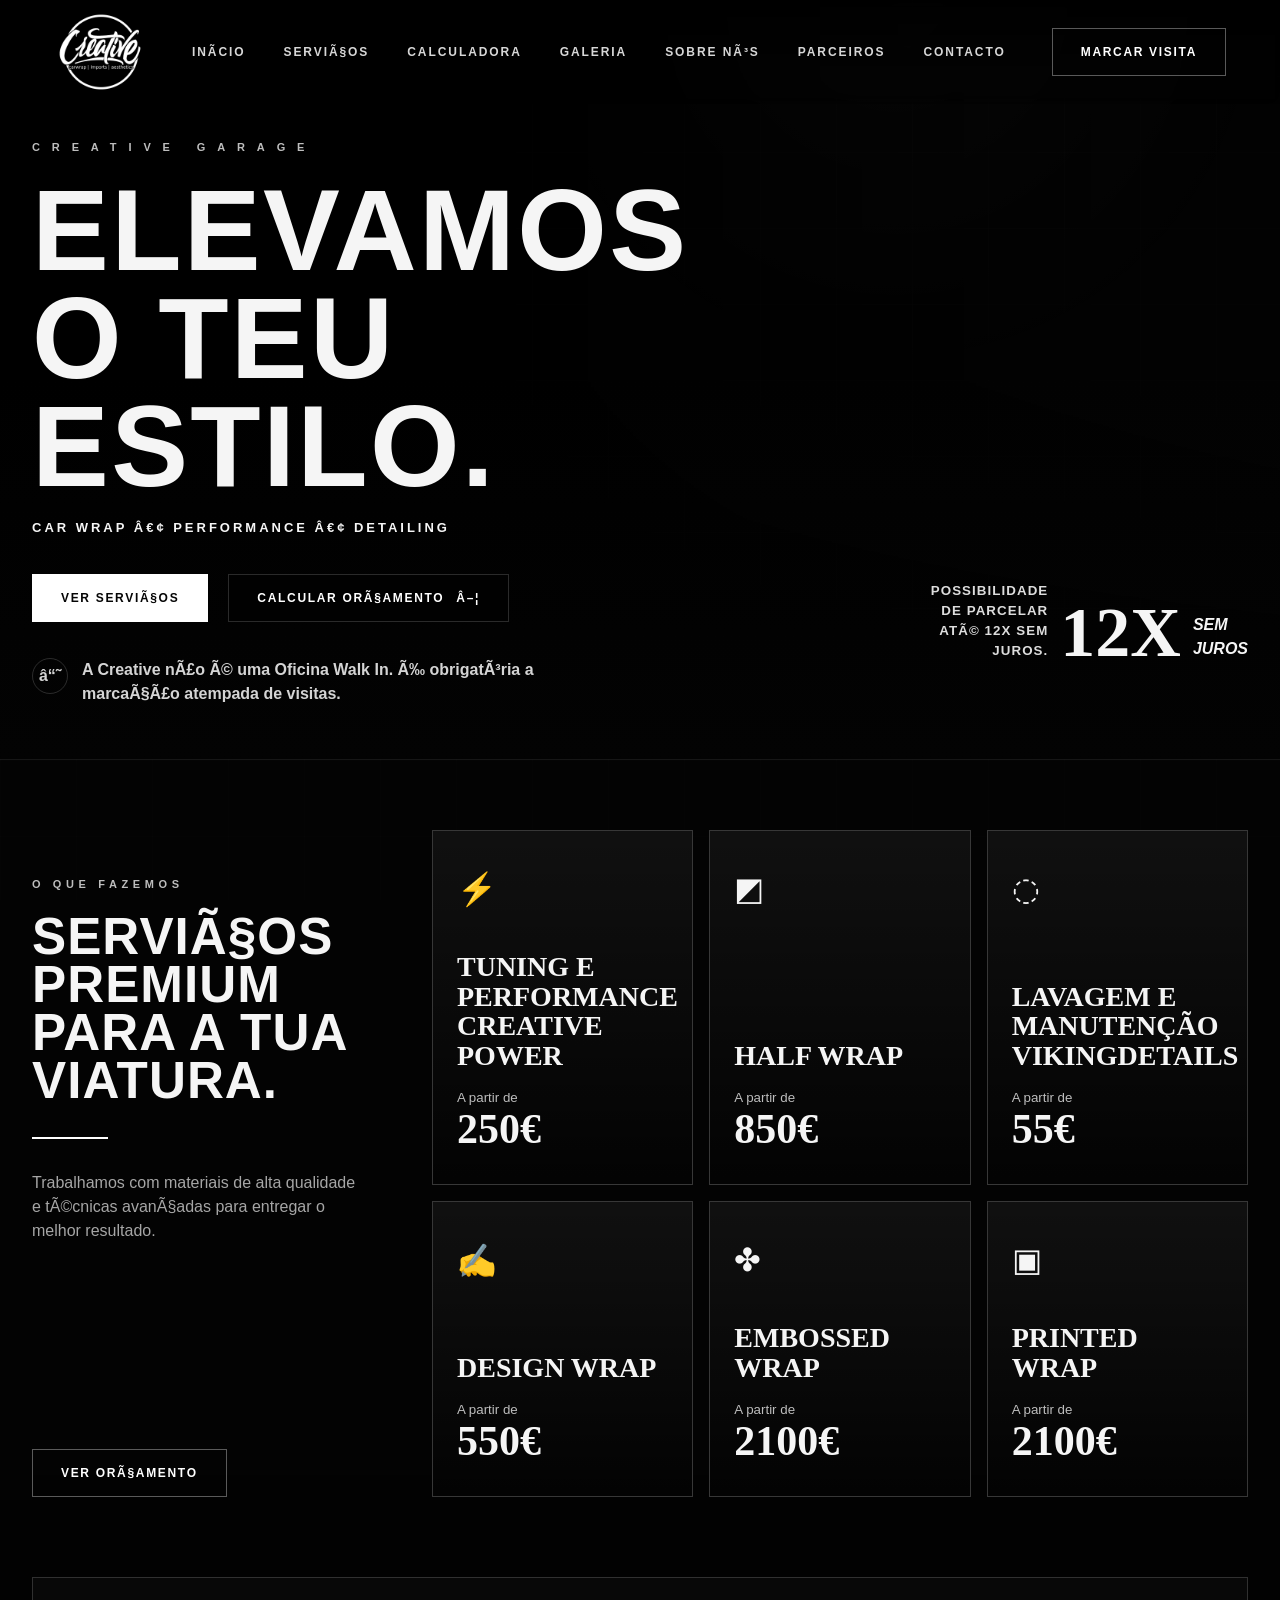
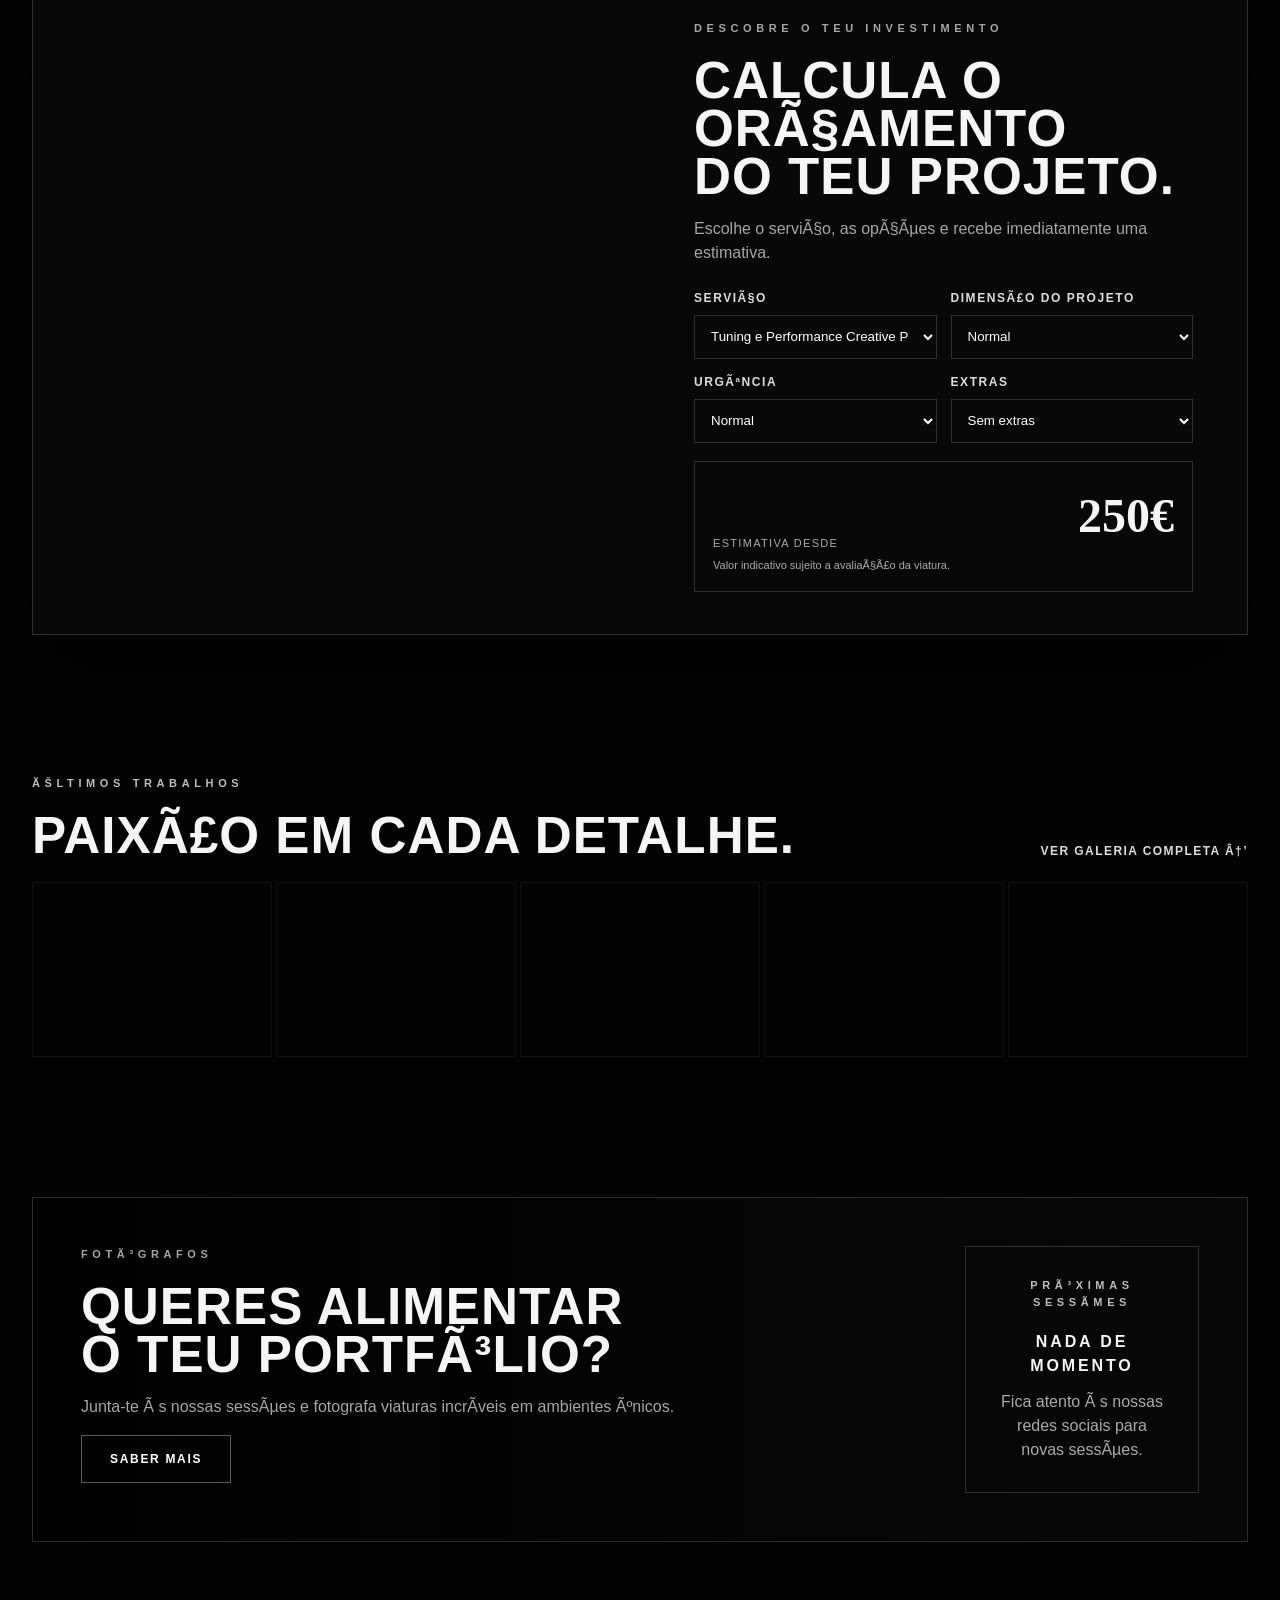
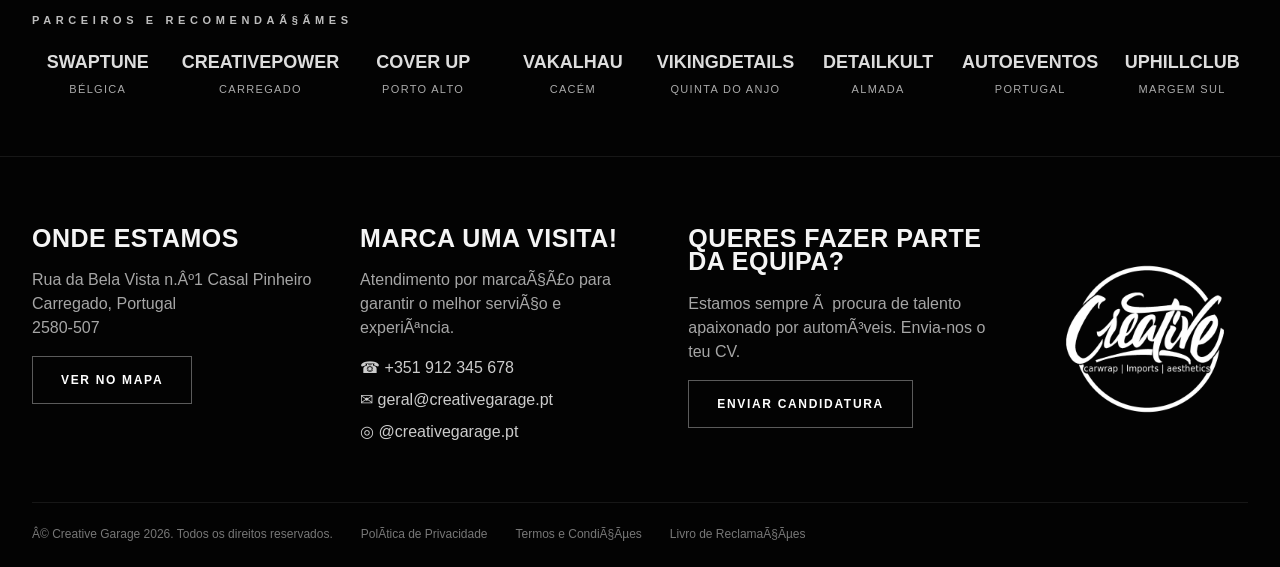
==== index.html @ 2aee367d "Initial commit" ====
﻿<!doctype html>
<html lang="pt-PT">
<head>
  <meta charset="utf-8" />
  <meta name="viewport" content="width=device-width, initial-scale=1" />
  <title>Creative Garage â€” Car Wrap, Performance e Detailing</title>
  <meta name="description" content="Creative Garage: car wrap, performance, detailing e projetos automÃ³veis personalizados no Carregado." />
  <link rel="preconnect" href="https://images.unsplash.com">
  <link rel="stylesheet" href="css/style.css" />
</head>
<body>
  <header class="topbar" id="topbar">
    <a class="brand" href="#home" aria-label="Creative Garage">
      <img src="assets/logo/creative-logo.webp" alt="Creative Garage" />
    </a>
    <button class="nav-toggle" aria-label="Abrir menu" data-nav-toggle><span></span><span></span><span></span></button>
    <nav class="nav" data-nav>
      <a href="#home">InÃ­cio</a>
      <a href="#services">ServiÃ§os</a>
      <a href="#calculator">Calculadora</a>
      <a href="#gallery">Galeria</a>
      <a href="#about">Sobre nÃ³s</a>
      <a href="#partners">Parceiros</a>
      <a href="#contact">Contacto</a>
    </nav>
    <a class="btn btn-outline btn-visit" href="#contact">Marcar visita</a>
  </header>

  <main>
    <section id="home" class="hero">
      <div class="hero-bg" data-hero-bg></div>
      <div class="hero-overlay"></div>
      <div class="container hero-grid">
        <div class="hero-copy">
          <p class="eyebrow spaced">Creative Garage</p>
          <h1 data-content="hero.title">Elevamos<br>o teu estilo.</h1>
          <p class="hero-tags" data-content="hero.tags">Car Wrap â€¢ Performance â€¢ Detailing</p>
          <div class="hero-actions">
            <a class="btn btn-light" href="#services">Ver serviÃ§os</a>
            <a class="btn btn-dark" href="#calculator">Calcular orÃ§amento <span>â–¦</span></a>
          </div>
          <div class="hero-note">
            <span class="note-icon">â“˜</span>
            <span data-content="hero.note">A Creative nÃ£o Ã© uma Oficina Walk In. Ã‰ obrigatÃ³ria a marcaÃ§Ã£o atempada de visitas.</span>
          </div>
        </div>
        <div class="hero-finance">
          <small data-content="hero.financeSmall">Possibilidade de parcelar<br>atÃ© 12x sem juros.</small>
          <strong>12X</strong>
          <span>sem<br>juros</span>
        </div>
      </div>
    </section>

    <section id="services" class="section services-section">
      <div class="container split-section">
        <aside class="section-intro">
          <p class="eyebrow">O que fazemos</p>
          <h2 data-content="servicesTitle">ServiÃ§os premium<br>para a tua viatura.</h2>
          <div class="divider"></div>
          <p data-content="servicesText">Trabalhamos com materiais de alta qualidade e tÃ©cnicas avanÃ§adas para entregar o melhor resultado.</p>
          <a class="btn btn-outline" href="#calculator">Ver orÃ§amento</a>
        </aside>
        <div class="service-grid" id="servicesGrid"></div>
      </div>
    </section>

    <section id="calculator" class="section calculator-band">
      <div class="container calc-card">
        <div class="calc-image" data-calc-bg></div>
        <div class="calc-content">
          <p class="eyebrow">Descobre o teu investimento</p>
          <h2>Calcula o orÃ§amento<br>do teu projeto.</h2>
          <p>Escolhe o serviÃ§o, as opÃ§Ãµes e recebe imediatamente uma estimativa.</p>
          <form class="quote-form" id="quoteForm">
            <div class="field-row">
              <label>ServiÃ§o
                <select id="serviceSelect"></select>
              </label>
              <label>DimensÃ£o do projeto
                <select id="sizeSelect">
                  <option value="1">Normal</option>
                  <option value="1.2">MÃ©dio</option>
                  <option value="1.45">Grande / complexo</option>
                </select>
              </label>
            </div>
            <div class="field-row">
              <label>UrgÃªncia
                <select id="urgencySelect">
                  <option value="1">Normal</option>
                  <option value="1.25">Urgente</option>
                </select>
              </label>
              <label>Extras
                <select id="extrasSelect">
                  <option value="0">Sem extras</option>
                  <option value="120">Design adicional</option>
                  <option value="250">PreparaÃ§Ã£o intensiva</option>
                  <option value="400">Projeto completo premium</option>
                </select>
              </label>
            </div>
            <div class="quote-result">
              <span>Estimativa desde</span>
              <strong id="quoteTotal">0â‚¬</strong>
              <small>Valor indicativo sujeito a avaliaÃ§Ã£o da viatura.</small>
            </div>
          </form>
        </div>
      </div>
    </section>

    <section id="gallery" class="section gallery-section">
      <div class="container section-head-row">
        <div>
          <p class="eyebrow">Ãšltimos trabalhos</p>
          <h2>PaixÃ£o em cada detalhe.</h2>
        </div>
        <a class="link-arrow" href="#contact">Ver galeria completa â†’</a>
      </div>
      <div class="container gallery-strip" id="galleryStrip"></div>
    </section>

    <section id="about" class="section photographers">
      <div class="container photographer-card">
        <div class="photo-copy">
          <p class="eyebrow">FotÃ³grafos</p>
          <h2>Queres alimentar<br>o teu portfÃ³lio?</h2>
          <p>Junta-te Ã s nossas sessÃµes e fotografa viaturas incrÃ­veis em ambientes Ãºnicos.</p>
          <a class="btn btn-outline" href="#contact">Saber mais</a>
        </div>
        <div class="session-box">
          <p class="eyebrow">PrÃ³ximas sessÃµes</p>
          <strong>Nada de momento</strong>
          <span>Fica atento Ã s nossas redes sociais para novas sessÃµes.</span>
        </div>
      </div>
    </section>

    <section id="partners" class="partners-section">
      <div class="container">
        <p class="eyebrow">Parceiros e recomendaÃ§Ãµes</p>
        <div class="partners-grid" id="partnersGrid"></div>
      </div>
    </section>
  </main>

  <footer id="contact" class="footer">
    <div class="container footer-grid">
      <div>
        <h3>Onde estamos</h3>
        <p id="addressText"></p>
        <a class="btn btn-outline" id="mapLink" target="_blank" rel="noreferrer">Ver no mapa</a>
      </div>
      <div>
        <h3>Marca uma visita!</h3>
        <p>Atendimento por marcaÃ§Ã£o para garantir o melhor serviÃ§o e experiÃªncia.</p>
        <ul class="contact-list" id="contactList"></ul>
      </div>
      <div>
        <h3>Queres fazer parte da equipa?</h3>
        <p>Estamos sempre Ã  procura de talento apaixonado por automÃ³veis. Envia-nos o teu CV.</p>
        <a class="btn btn-outline" id="jobsLink">Enviar candidatura</a>
      </div>
      <div class="footer-logo"><img src="assets/logo/creative-logo.webp" alt="Creative Garage"></div>
    </div>
    <div class="container footer-bottom">
      <span>Â© Creative Garage 2026. Todos os direitos reservados.</span>
      <a href="#">PolÃ­tica de Privacidade</a>
      <a href="#">Termos e CondiÃ§Ãµes</a>
      <a href="#">Livro de ReclamaÃ§Ãµes</a>
    </div>
  </footer>

  <script src="js/app.js"></script>
</body>
</html>
---- css/style.css ----
﻿:root{
  --bg:#030303; --bg2:#070707; --panel:#0c0c0d; --panel2:#111214; --text:#f5f5f5; --muted:#a6a6a6; --soft:#747474; --line:rgba(255,255,255,.16); --line2:rgba(255,255,255,.08); --white:#fff; --shadow:0 32px 90px rgba(0,0,0,.75); --max:1280px;
}
*{box-sizing:border-box} html{scroll-behavior:smooth} body{margin:0;background:var(--bg);color:var(--text);font-family:Inter,Arial,Helvetica,sans-serif;line-height:1.5} body:before{content:"";position:fixed;inset:0;pointer-events:none;background:radial-gradient(circle at 70% 0%,rgba(255,255,255,.08),transparent 32%),linear-gradient(90deg,rgba(255,255,255,.025) 1px,transparent 1px),linear-gradient(180deg,rgba(255,255,255,.025) 1px,transparent 1px);background-size:auto,76px 76px,76px 76px;opacity:.35;z-index:-1}
a{color:inherit;text-decoration:none} img{max-width:100%;display:block}.container{width:min(var(--max),calc(100% - 64px));margin-inline:auto}.topbar{height:104px;position:fixed;z-index:20;inset:0 0 auto 0;display:flex;align-items:center;padding:0 54px;background:linear-gradient(180deg,rgba(0,0,0,.82),rgba(0,0,0,.35),transparent);backdrop-filter:blur(7px);transition:.25s}.topbar.is-scrolled{height:82px;background:rgba(0,0,0,.84);border-bottom:1px solid var(--line2)}.brand img{width:92px;height:92px;object-fit:contain}.nav{margin:auto;display:flex;gap:38px;align-items:center;text-transform:uppercase;font-size:12px;letter-spacing:.16em;font-weight:800}.nav a{opacity:.88}.nav a:hover{opacity:1}.btn{display:inline-flex;align-items:center;justify-content:center;gap:12px;min-height:48px;padding:0 28px;border:1px solid var(--line);text-transform:uppercase;letter-spacing:.14em;font-size:12px;font-weight:900;transition:.22s;background:transparent;color:#fff;cursor:pointer}.btn:hover{transform:translateY(-2px);border-color:#fff}.btn-light{background:#fff;color:#050505;border-color:#fff}.btn-dark{background:rgba(0,0,0,.28)}.btn-outline{border-color:rgba(255,255,255,.35)}.btn-visit{min-width:160px}.nav-toggle{display:none;background:none;border:0;padding:10px}.nav-toggle span{display:block;width:26px;height:2px;background:#fff;margin:6px 0}.hero{min-height:760px;position:relative;display:flex;align-items:center;overflow:hidden;border-bottom:1px solid var(--line2)}.hero-bg{position:absolute;inset:0;background-image:var(--hero-image);background-size:cover;background-position:center right;filter:grayscale(1) contrast(1.08) brightness(.72);transform:scale(1.02)}.hero-bg:after{content:"";position:absolute;inset:0;background:linear-gradient(90deg,#050505 0%,rgba(5,5,5,.92) 30%,rgba(5,5,5,.48) 58%,rgba(5,5,5,.12) 100%)}.hero-overlay{position:absolute;inset:auto 0 0 0;height:50%;background:linear-gradient(0deg,#030303,transparent)}.hero-grid{position:relative;z-index:1;display:grid;grid-template-columns:1fr 320px;gap:40px;padding-top:86px}.hero-copy{max-width:660px}.eyebrow{margin:0 0 20px;color:#bdbdbd;text-transform:uppercase;letter-spacing:.42em;font-size:11px;font-weight:800}.spaced{letter-spacing:1.08em}.hero h1,.section h2,.footer h3{font-family:Impact,"Arial Black",sans-serif;text-transform:uppercase;line-height:.94;letter-spacing:.02em}.hero h1{font-size:clamp(64px,9vw,138px);margin:0 0 18px}.hero-tags{font-size:13px;letter-spacing:.23em;text-transform:uppercase;font-weight:800;margin:0 0 36px}.hero-actions{display:flex;gap:20px;flex-wrap:wrap}.hero-note{display:flex;gap:14px;margin-top:36px;color:#d4d4d4;max-width:560px;font-weight:700}.note-icon{width:36px;height:36px;border:1px solid var(--line);border-radius:50%;display:inline-flex;align-items:center;justify-content:center;flex:none}.hero-finance{align-self:end;justify-self:end;display:flex;align-items:flex-end;gap:12px;text-transform:uppercase;margin-bottom:45px}.hero-finance small{font-weight:900;letter-spacing:.08em;color:#ddd;text-align:right}.hero-finance strong{font-family:Impact,"Arial Black";font-size:70px;line-height:.8}.hero-finance span{font-weight:900;font-style:italic}.section{padding:70px 0}.split-section{display:grid;grid-template-columns:330px 1fr;gap:70px}.section-intro{padding-top:46px}.section h2{font-size:clamp(38px,4vw,68px);margin:0}.section-intro p:not(.eyebrow),.calc-content p,.photo-copy p,.footer p{color:var(--muted)}.divider{width:76px;height:2px;background:#fff;margin:32px 0}.section-intro .btn{margin-top:190px}.service-grid{display:grid;grid-template-columns:repeat(3,1fr);gap:16px}.service-card{min-height:255px;position:relative;border:1px solid var(--line);padding:34px 24px;display:flex;flex-direction:column;justify-content:flex-end;overflow:hidden;background:#111}.service-card:before{content:"";position:absolute;inset:0;background-image:var(--img);background-size:cover;background-position:center;filter:grayscale(1) brightness(.42);transform:scale(1.05);transition:.35s}.service-card:after{content:"";position:absolute;inset:0;background:linear-gradient(180deg,rgba(0,0,0,.05),rgba(0,0,0,.84))}.service-card:hover:before{filter:grayscale(.75) brightness(.58);transform:scale(1.11)}.service-card>*{position:relative;z-index:1}.service-icon{font-size:32px;margin-bottom:auto}.service-card h3{font-family:Impact,"Arial Black";font-size:28px;text-transform:uppercase;line-height:1.05;margin:0 0 18px}.service-card small{color:#bdbdbd}.service-card strong{font-family:Impact,"Arial Black";font-size:42px;line-height:1}.calculator-band{padding-top:10px}.calc-card{min-height:245px;border:1px solid var(--line);display:grid;grid-template-columns:1fr 1fr;background:#080808;box-shadow:var(--shadow)}.calc-image{background-image:var(--calc-image);background-size:cover;background-position:center;filter:grayscale(1) brightness(.48)}.calc-content{padding:42px 54px}.quote-form{margin-top:24px}.field-row{display:grid;grid-template-columns:1fr 1fr;gap:14px;margin-bottom:14px}label{display:block;color:#ddd;font-size:12px;text-transform:uppercase;letter-spacing:.13em;font-weight:900}select,input,textarea{width:100%;margin-top:8px;background:#080808;border:1px solid var(--line);color:#fff;min-height:44px;padding:0 12px}textarea{min-height:120px;padding:12px}.quote-result{margin-top:18px;padding:18px;border:1px solid var(--line);display:grid;grid-template-columns:1fr auto;gap:5px;align-items:end}.quote-result span,.quote-result small{color:#aaa;text-transform:uppercase;letter-spacing:.12em;font-size:11px}.quote-result strong{font-family:Impact,"Arial Black";font-size:48px}.quote-result small{grid-column:1/-1;text-transform:none;letter-spacing:0}.section-head-row{display:flex;justify-content:space-between;align-items:end;gap:20px}.link-arrow{font-weight:900;text-transform:uppercase;letter-spacing:.12em;color:#ddd;font-size:12px}.gallery-strip{display:grid;grid-template-columns:repeat(5,1fr);gap:4px;margin-top:22px}.gallery-item{height:175px;background-image:var(--img);background-size:cover;background-position:center;filter:grayscale(.55) brightness(.72);border:1px solid rgba(255,255,255,.08)}.photographer-card{border:1px solid var(--line);min-height:310px;display:grid;grid-template-columns:1fr 330px;background:linear-gradient(90deg,rgba(0,0,0,.5),#080808),var(--photo-bg);background-size:cover;background-position:center}.photo-copy{padding:48px}.session-box{margin:48px;border:1px solid var(--line);display:flex;flex-direction:column;align-items:center;justify-content:center;text-align:center;padding:30px}.session-box strong{text-transform:uppercase;letter-spacing:.18em}.session-box span{color:#aaa;margin-top:12px}.partners-section{padding:0 0 56px}.partners-grid{display:grid;grid-template-columns:repeat(8,1fr);gap:18px;align-items:end}.partner{text-align:center;color:#aaa}.partner strong{display:block;color:#ddd;font-size:18px;text-transform:uppercase;font-weight:900;filter:grayscale(1)}.partner span{font-size:11px;text-transform:uppercase;letter-spacing:.12em}.footer{border-top:1px solid var(--line2);background:#030303;padding:70px 0 24px}.footer-grid{display:grid;grid-template-columns:1.1fr 1.1fr 1.2fr .8fr;gap:45px}.footer h3{font-size:25px;margin:0 0 18px}.contact-list{list-style:none;padding:0;margin:0;color:#ccc}.contact-list li{margin:8px 0}.footer-logo{display:flex;align-items:center;justify-content:center}.footer-logo img{width:180px}.footer-bottom{border-top:1px solid var(--line2);padding-top:22px;margin-top:50px;display:flex;gap:28px;color:#777;font-size:12px}.admin-link{position:fixed;right:10px;bottom:10px;color:#333}.hidden{display:none!important}
@media(max-width:1050px){.nav{position:fixed;inset:82px 0 auto 0;display:none;flex-direction:column;background:rgba(0,0,0,.94);padding:26px}.nav.is-open{display:flex}.nav-toggle{display:block;margin-left:auto}.btn-visit{display:none}.topbar{padding:0 24px}.hero-grid,.split-section,.calc-card,.photographer-card,.footer-grid{grid-template-columns:1fr}.hero-finance{justify-self:start}.service-grid{grid-template-columns:repeat(2,1fr)}.partners-grid{grid-template-columns:repeat(4,1fr)}.gallery-strip{grid-template-columns:repeat(2,1fr)}.section-intro .btn{margin-top:30px}}
@media(max-width:640px){.container{width:min(100% - 28px,var(--max))}.brand img{width:72px;height:72px}.hero{min-height:720px}.hero h1{font-size:64px}.hero-actions,.field-row,.quote-result{grid-template-columns:1fr;display:grid}.service-grid,.partners-grid,.gallery-strip{grid-template-columns:1fr}.calc-content,.photo-copy{padding:28px}.session-box{margin:20px}.footer-bottom{flex-direction:column}.spaced{letter-spacing:.42em}}
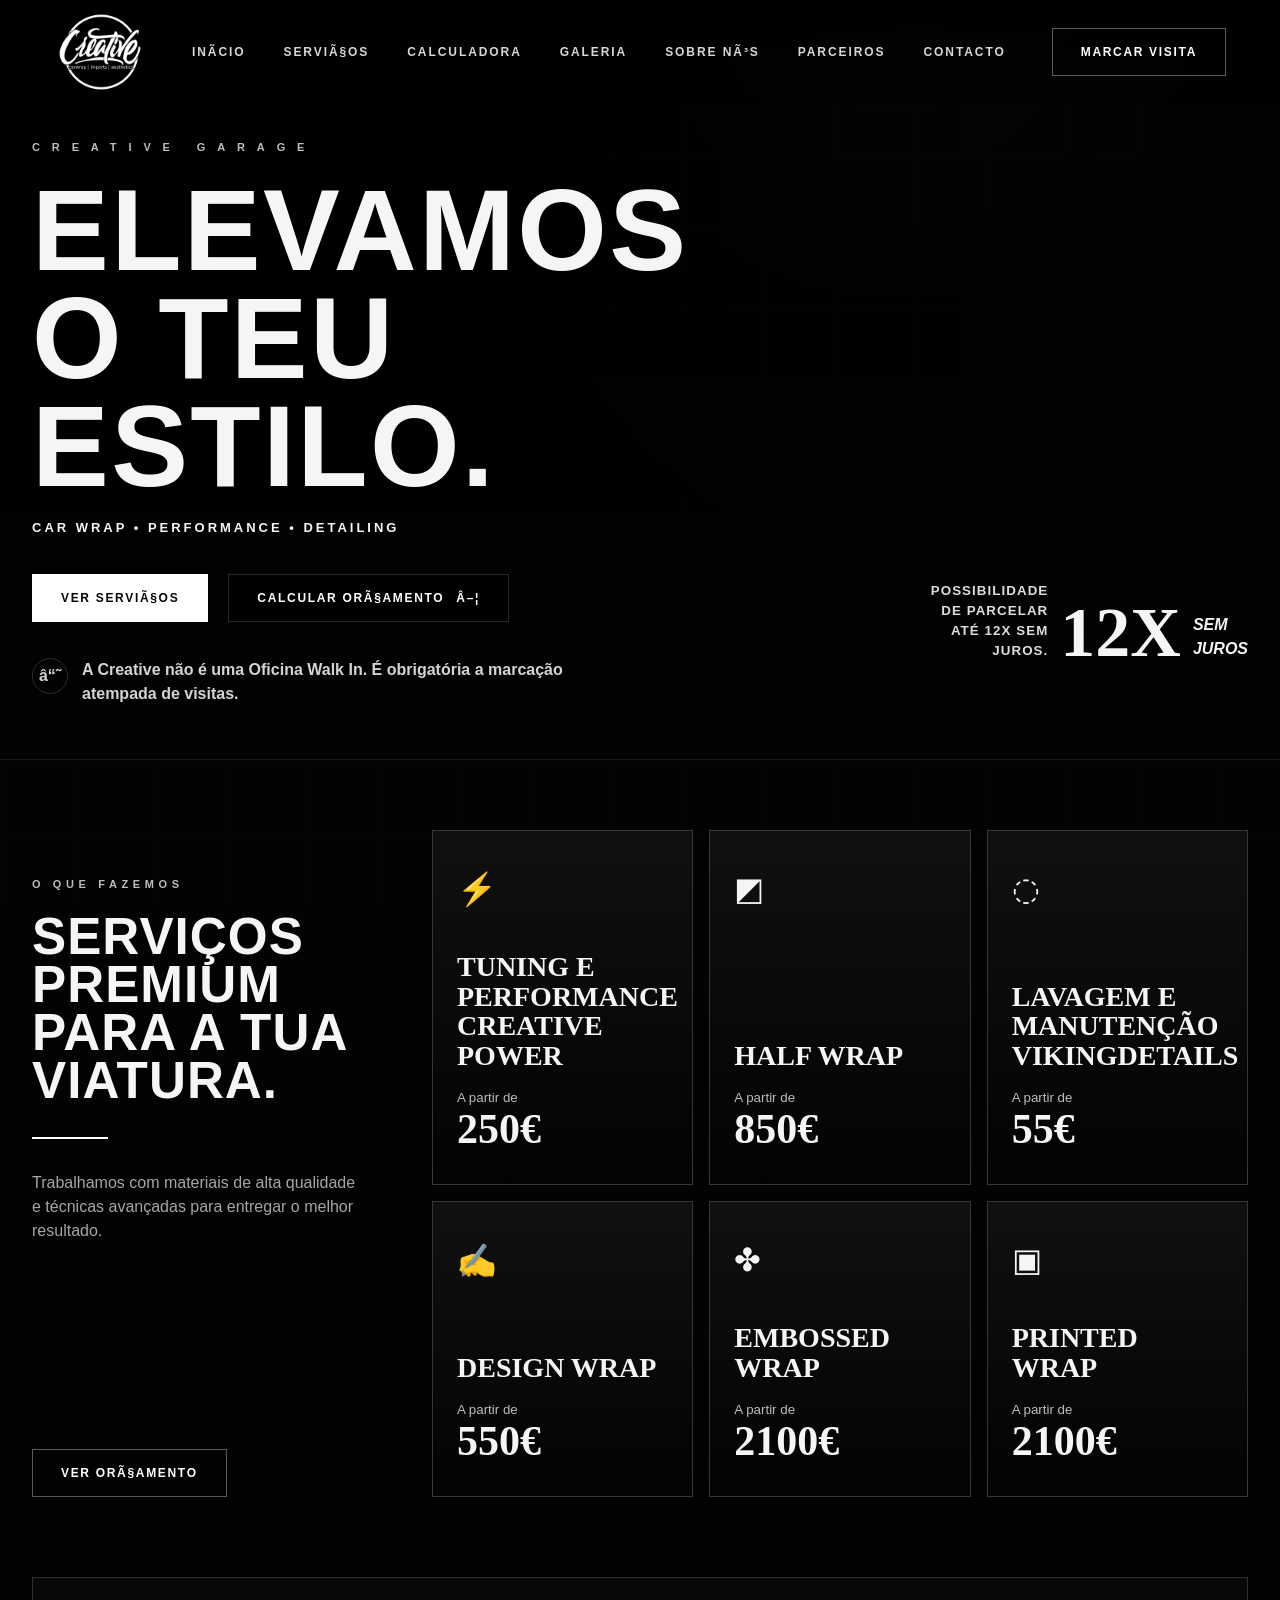
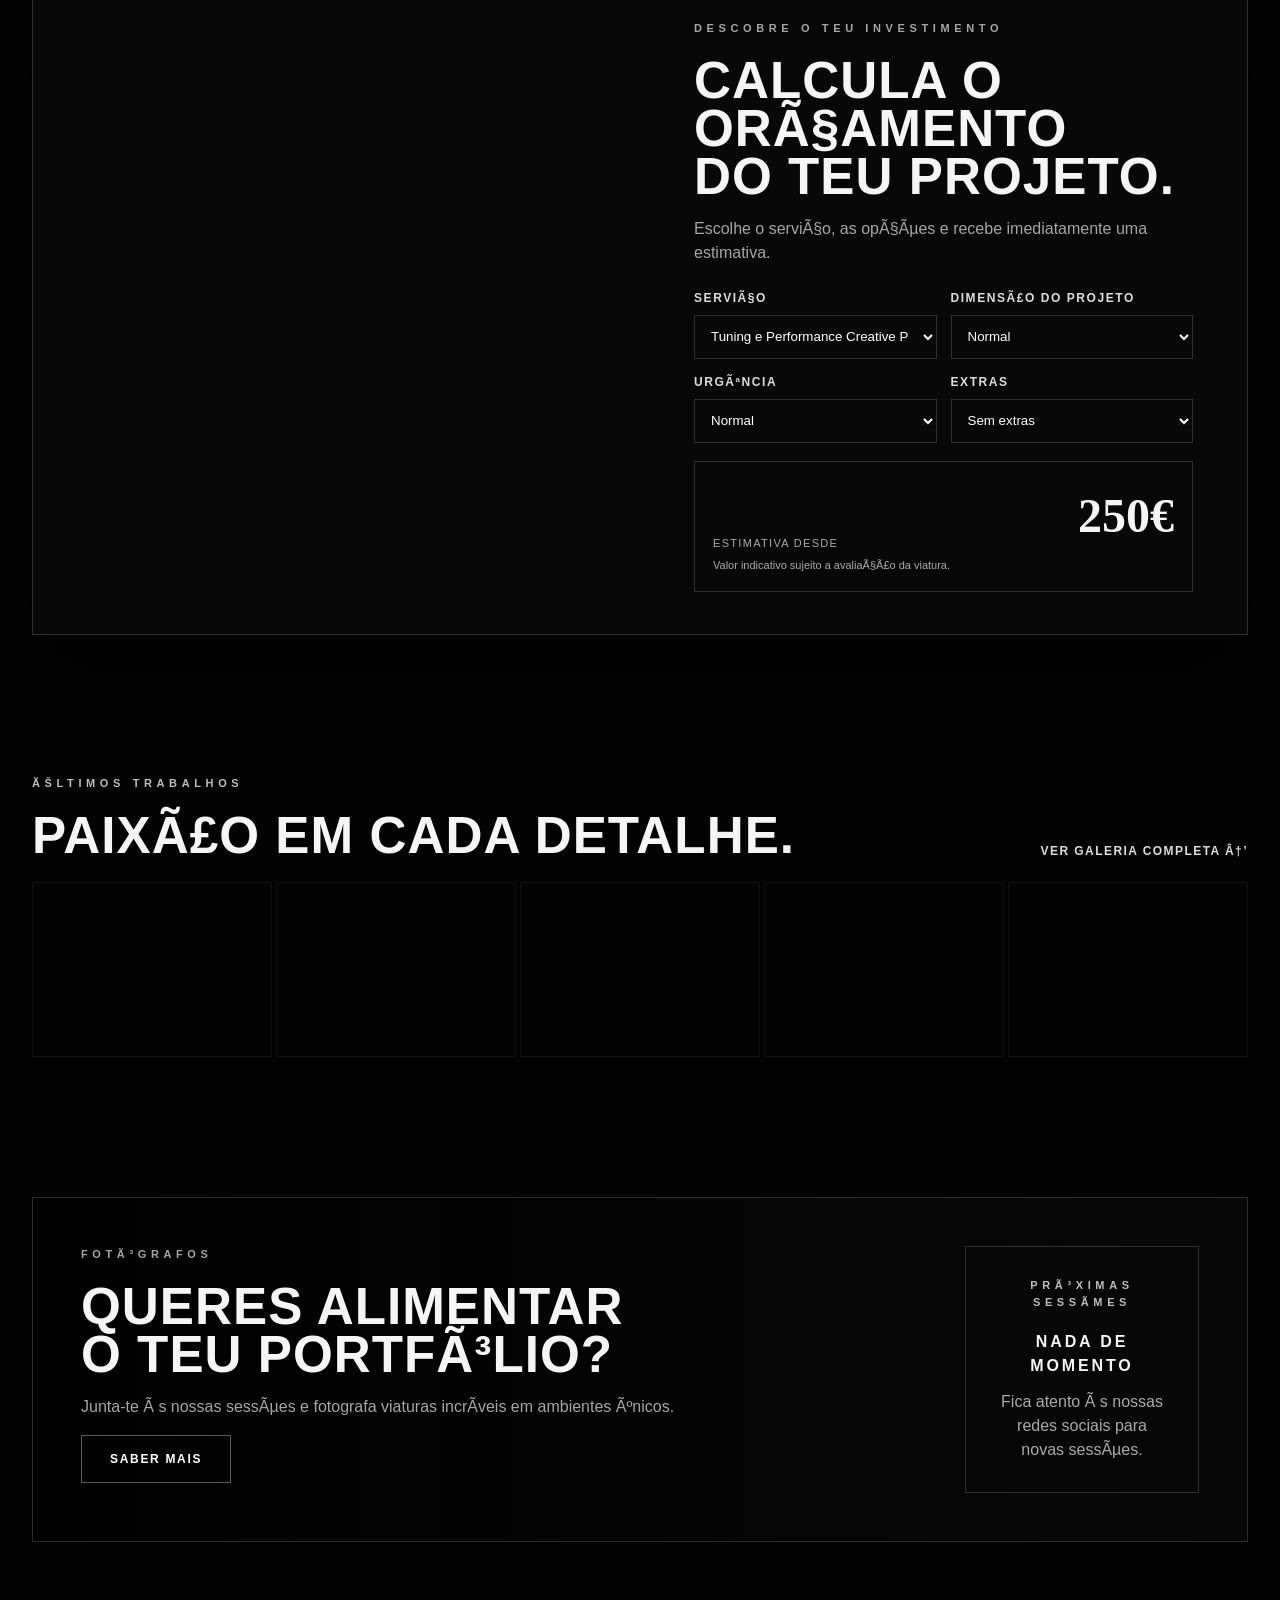
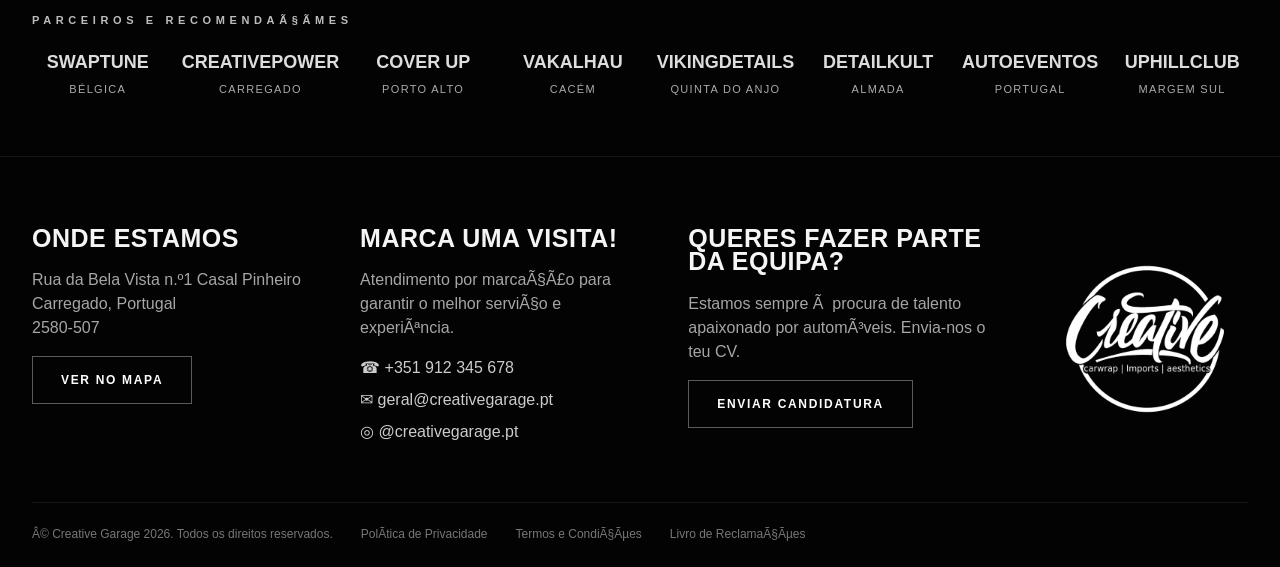
==== commit fce0e7a7: "Allow image replacement from admin panel" ====
--- a/index.html
+++ b/index.html
@@ -11,7 +11,7 @@
 <body>
   <header class="topbar" id="topbar">
     <a class="brand" href="#home" aria-label="Creative Garage">
-      <img src="assets/logo/creative-logo.webp" alt="Creative Garage" />
+      <img src="assets/logo/creative-logo.webp" alt="Creative Garage" data-image-content="logo" />
     </a>
     <button class="nav-toggle" aria-label="Abrir menu" data-nav-toggle><span></span><span></span><span></span></button>
     <nav class="nav" data-nav>
@@ -163,7 +163,7 @@
         <p>Estamos sempre Ã  procura de talento apaixonado por automÃ³veis. Envia-nos o teu CV.</p>
         <a class="btn btn-outline" id="jobsLink">Enviar candidatura</a>
       </div>
-      <div class="footer-logo"><img src="assets/logo/creative-logo.webp" alt="Creative Garage"></div>
+      <div class="footer-logo"><img src="assets/logo/creative-logo.webp" alt="Creative Garage" data-image-content="logo"></div>
     </div>
     <div class="container footer-bottom">
       <span>Â© Creative Garage 2026. Todos os direitos reservados.</span>
--- a/css/style.css
+++ b/css/style.css
@@ -5,6 +5,7 @@
 a{color:inherit;text-decoration:none} img{max-width:100%;display:block}.container{width:min(var(--max),calc(100% - 64px));margin-inline:auto}.topbar{height:104px;position:fixed;z-index:20;inset:0 0 auto 0;display:flex;align-items:center;padding:0 54px;background:linear-gradient(180deg,rgba(0,0,0,.82),rgba(0,0,0,.35),transparent);backdrop-filter:blur(7px);transition:.25s}.topbar.is-scrolled{height:82px;background:rgba(0,0,0,.84);border-bottom:1px solid var(--line2)}.brand img{width:92px;height:92px;object-fit:contain}.nav{margin:auto;display:flex;gap:38px;align-items:center;text-transform:uppercase;font-size:12px;letter-spacing:.16em;font-weight:800}.nav a{opacity:.88}.nav a:hover{opacity:1}.btn{display:inline-flex;align-items:center;justify-content:center;gap:12px;min-height:48px;padding:0 28px;border:1px solid var(--line);text-transform:uppercase;letter-spacing:.14em;font-size:12px;font-weight:900;transition:.22s;background:transparent;color:#fff;cursor:pointer}.btn:hover{transform:translateY(-2px);border-color:#fff}.btn-light{background:#fff;color:#050505;border-color:#fff}.btn-dark{background:rgba(0,0,0,.28)}.btn-outline{border-color:rgba(255,255,255,.35)}.btn-visit{min-width:160px}.nav-toggle{display:none;background:none;border:0;padding:10px}.nav-toggle span{display:block;width:26px;height:2px;background:#fff;margin:6px 0}.hero{min-height:760px;position:relative;display:flex;align-items:center;overflow:hidden;border-bottom:1px solid var(--line2)}.hero-bg{position:absolute;inset:0;background-image:var(--hero-image);background-size:cover;background-position:center right;filter:grayscale(1) contrast(1.08) brightness(.72);transform:scale(1.02)}.hero-bg:after{content:"";position:absolute;inset:0;background:linear-gradient(90deg,#050505 0%,rgba(5,5,5,.92) 30%,rgba(5,5,5,.48) 58%,rgba(5,5,5,.12) 100%)}.hero-overlay{position:absolute;inset:auto 0 0 0;height:50%;background:linear-gradient(0deg,#030303,transparent)}.hero-grid{position:relative;z-index:1;display:grid;grid-template-columns:1fr 320px;gap:40px;padding-top:86px}.hero-copy{max-width:660px}.eyebrow{margin:0 0 20px;color:#bdbdbd;text-transform:uppercase;letter-spacing:.42em;font-size:11px;font-weight:800}.spaced{letter-spacing:1.08em}.hero h1,.section h2,.footer h3{font-family:Impact,"Arial Black",sans-serif;text-transform:uppercase;line-height:.94;letter-spacing:.02em}.hero h1{font-size:clamp(64px,9vw,138px);margin:0 0 18px}.hero-tags{font-size:13px;letter-spacing:.23em;text-transform:uppercase;font-weight:800;margin:0 0 36px}.hero-actions{display:flex;gap:20px;flex-wrap:wrap}.hero-note{display:flex;gap:14px;margin-top:36px;color:#d4d4d4;max-width:560px;font-weight:700}.note-icon{width:36px;height:36px;border:1px solid var(--line);border-radius:50%;display:inline-flex;align-items:center;justify-content:center;flex:none}.hero-finance{align-self:end;justify-self:end;display:flex;align-items:flex-end;gap:12px;text-transform:uppercase;margin-bottom:45px}.hero-finance small{font-weight:900;letter-spacing:.08em;color:#ddd;text-align:right}.hero-finance strong{font-family:Impact,"Arial Black";font-size:70px;line-height:.8}.hero-finance span{font-weight:900;font-style:italic}.section{padding:70px 0}.split-section{display:grid;grid-template-columns:330px 1fr;gap:70px}.section-intro{padding-top:46px}.section h2{font-size:clamp(38px,4vw,68px);margin:0}.section-intro p:not(.eyebrow),.calc-content p,.photo-copy p,.footer p{color:var(--muted)}.divider{width:76px;height:2px;background:#fff;margin:32px 0}.section-intro .btn{margin-top:190px}.service-grid{display:grid;grid-template-columns:repeat(3,1fr);gap:16px}.service-card{min-height:255px;position:relative;border:1px solid var(--line);padding:34px 24px;display:flex;flex-direction:column;justify-content:flex-end;overflow:hidden;background:#111}.service-card:before{content:"";position:absolute;inset:0;background-image:var(--img);background-size:cover;background-position:center;filter:grayscale(1) brightness(.42);transform:scale(1.05);transition:.35s}.service-card:after{content:"";position:absolute;inset:0;background:linear-gradient(180deg,rgba(0,0,0,.05),rgba(0,0,0,.84))}.service-card:hover:before{filter:grayscale(.75) brightness(.58);transform:scale(1.11)}.service-card>*{position:relative;z-index:1}.service-icon{font-size:32px;margin-bottom:auto}.service-card h3{font-family:Impact,"Arial Black";font-size:28px;text-transform:uppercase;line-height:1.05;margin:0 0 18px}.service-card small{color:#bdbdbd}.service-card strong{font-family:Impact,"Arial Black";font-size:42px;line-height:1}.calculator-band{padding-top:10px}.calc-card{min-height:245px;border:1px solid var(--line);display:grid;grid-template-columns:1fr 1fr;background:#080808;box-shadow:var(--shadow)}.calc-image{background-image:var(--calc-image);background-size:cover;background-position:center;filter:grayscale(1) brightness(.48)}.calc-content{padding:42px 54px}.quote-form{margin-top:24px}.field-row{display:grid;grid-template-columns:1fr 1fr;gap:14px;margin-bottom:14px}label{display:block;color:#ddd;font-size:12px;text-transform:uppercase;letter-spacing:.13em;font-weight:900}select,input,textarea{width:100%;margin-top:8px;background:#080808;border:1px solid var(--line);color:#fff;min-height:44px;padding:0 12px}textarea{min-height:120px;padding:12px}.quote-result{margin-top:18px;padding:18px;border:1px solid var(--line);display:grid;grid-template-columns:1fr auto;gap:5px;align-items:end}.quote-result span,.quote-result small{color:#aaa;text-transform:uppercase;letter-spacing:.12em;font-size:11px}.quote-result strong{font-family:Impact,"Arial Black";font-size:48px}.quote-result small{grid-column:1/-1;text-transform:none;letter-spacing:0}.section-head-row{display:flex;justify-content:space-between;align-items:end;gap:20px}.link-arrow{font-weight:900;text-transform:uppercase;letter-spacing:.12em;color:#ddd;font-size:12px}.gallery-strip{display:grid;grid-template-columns:repeat(5,1fr);gap:4px;margin-top:22px}.gallery-item{height:175px;background-image:var(--img);background-size:cover;background-position:center;filter:grayscale(.55) brightness(.72);border:1px solid rgba(255,255,255,.08)}.photographer-card{border:1px solid var(--line);min-height:310px;display:grid;grid-template-columns:1fr 330px;background:linear-gradient(90deg,rgba(0,0,0,.5),#080808),var(--photo-bg);background-size:cover;background-position:center}.photo-copy{padding:48px}.session-box{margin:48px;border:1px solid var(--line);display:flex;flex-direction:column;align-items:center;justify-content:center;text-align:center;padding:30px}.session-box strong{text-transform:uppercase;letter-spacing:.18em}.session-box span{color:#aaa;margin-top:12px}.partners-section{padding:0 0 56px}.partners-grid{display:grid;grid-template-columns:repeat(8,1fr);gap:18px;align-items:end}.partner{text-align:center;color:#aaa}.partner strong{display:block;color:#ddd;font-size:18px;text-transform:uppercase;font-weight:900;filter:grayscale(1)}.partner span{font-size:11px;text-transform:uppercase;letter-spacing:.12em}.footer{border-top:1px solid var(--line2);background:#030303;padding:70px 0 24px}.footer-grid{display:grid;grid-template-columns:1.1fr 1.1fr 1.2fr .8fr;gap:45px}.footer h3{font-size:25px;margin:0 0 18px}.contact-list{list-style:none;padding:0;margin:0;color:#ccc}.contact-list li{margin:8px 0}.footer-logo{display:flex;align-items:center;justify-content:center}.footer-logo img{width:180px}.footer-bottom{border-top:1px solid var(--line2);padding-top:22px;margin-top:50px;display:flex;gap:28px;color:#777;font-size:12px}.admin-link{position:fixed;right:10px;bottom:10px;color:#333}.hidden{display:none!important}
 @media(max-width:1050px){.nav{position:fixed;inset:82px 0 auto 0;display:none;flex-direction:column;background:rgba(0,0,0,.94);padding:26px}.nav.is-open{display:flex}.nav-toggle{display:block;margin-left:auto}.btn-visit{display:none}.topbar{padding:0 24px}.hero-grid,.split-section,.calc-card,.photographer-card,.footer-grid{grid-template-columns:1fr}.hero-finance{justify-self:start}.service-grid{grid-template-columns:repeat(2,1fr)}.partners-grid{grid-template-columns:repeat(4,1fr)}.gallery-strip{grid-template-columns:repeat(2,1fr)}.section-intro .btn{margin-top:30px}}
 @media(max-width:640px){.container{width:min(100% - 28px,var(--max))}.brand img{width:72px;height:72px}.hero{min-height:720px}.hero h1{font-size:64px}.hero-actions,.field-row,.quote-result{grid-template-columns:1fr;display:grid}.service-grid,.partners-grid,.gallery-strip{grid-template-columns:1fr}.calc-content,.photo-copy{padding:28px}.session-box{margin:20px}.footer-bottom{flex-direction:column}.spaced{letter-spacing:.42em}}
+.partner img{width:100%;height:58px;object-fit:contain;margin:0 auto 10px;filter:grayscale(1);opacity:.86}
 
 
 
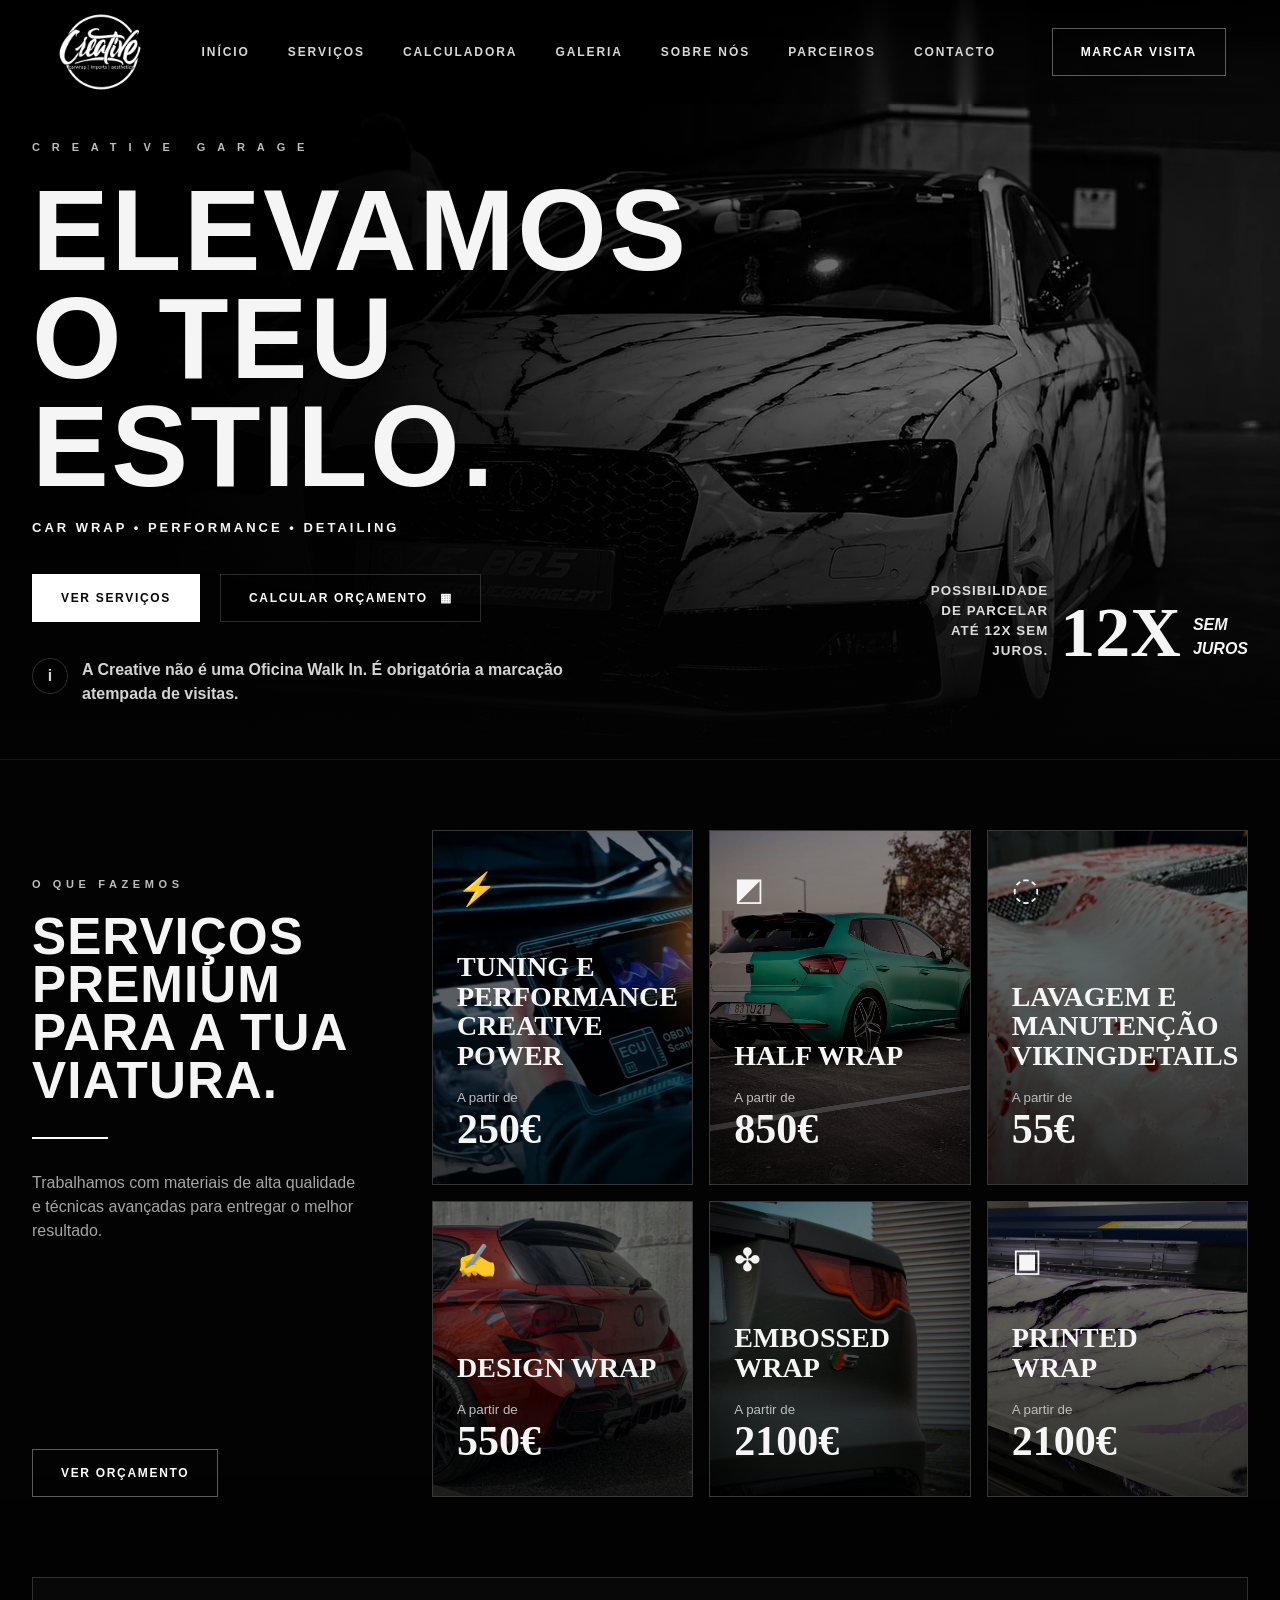
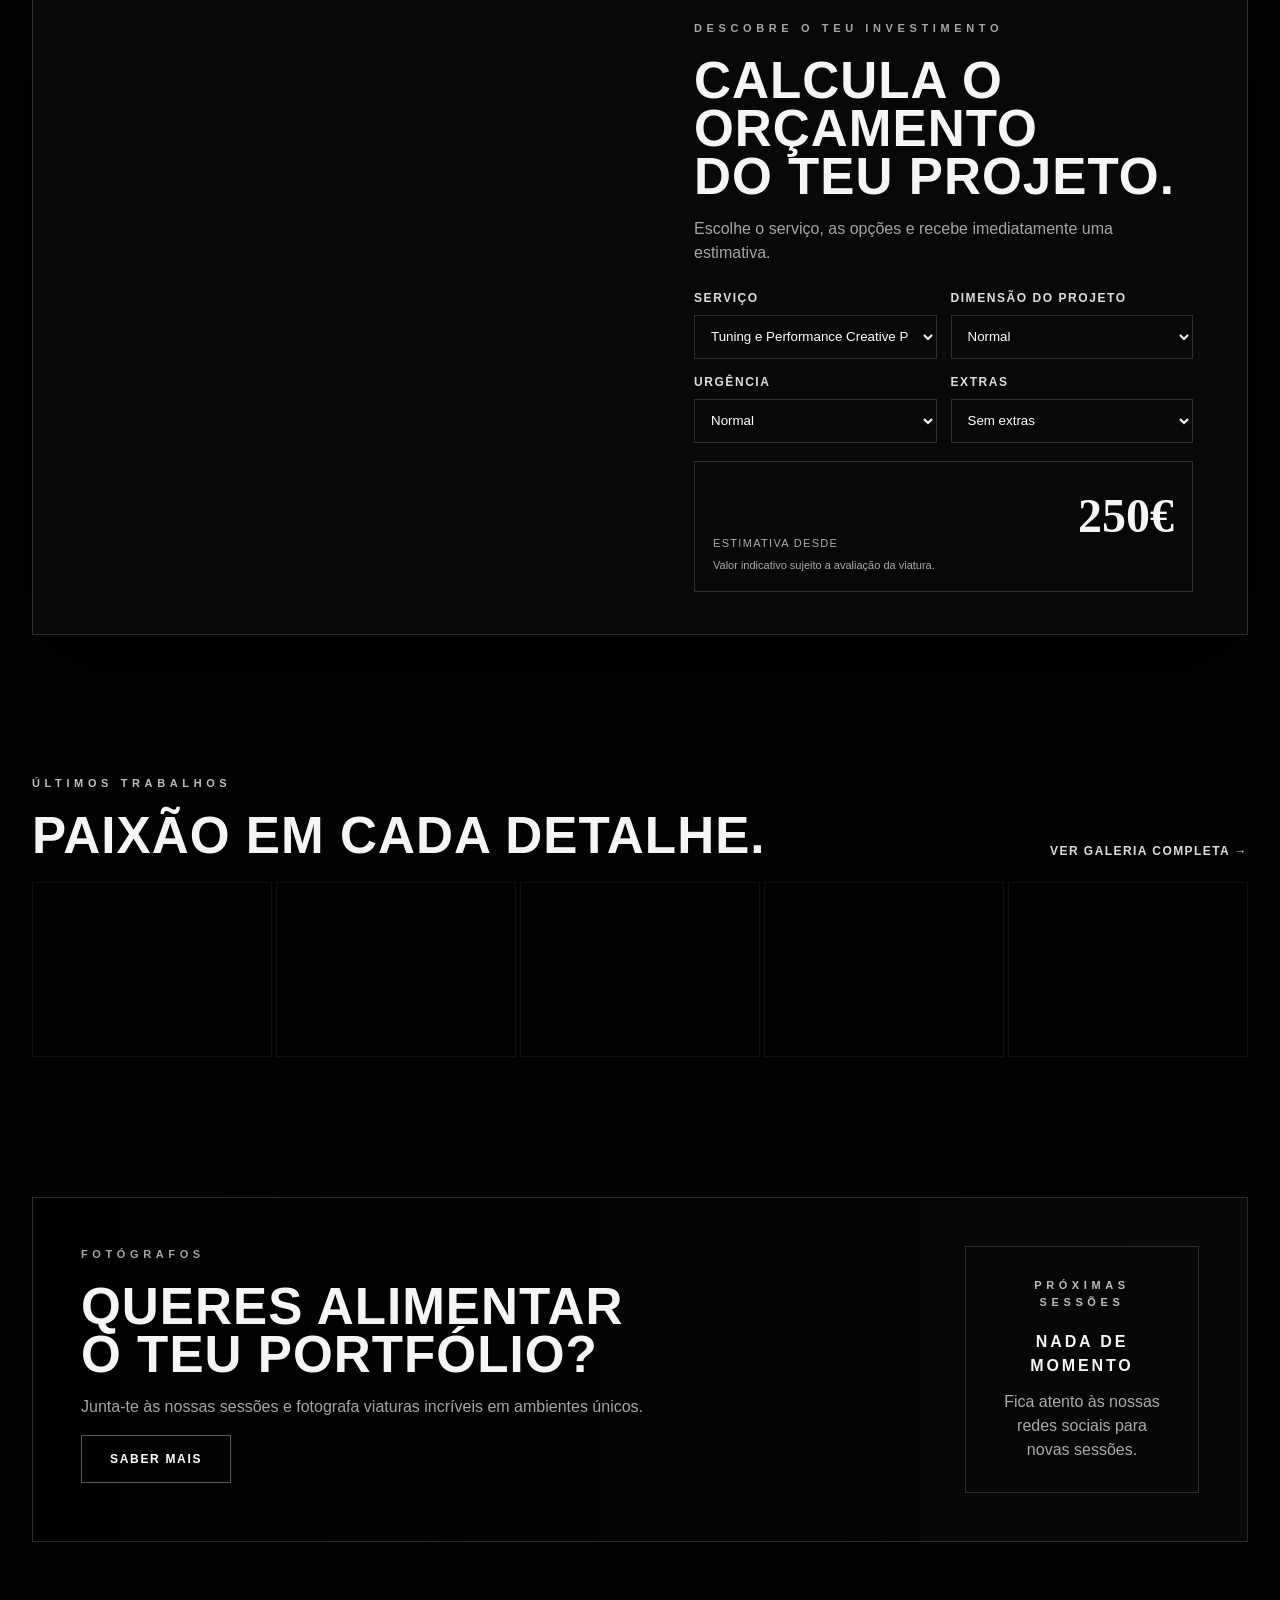
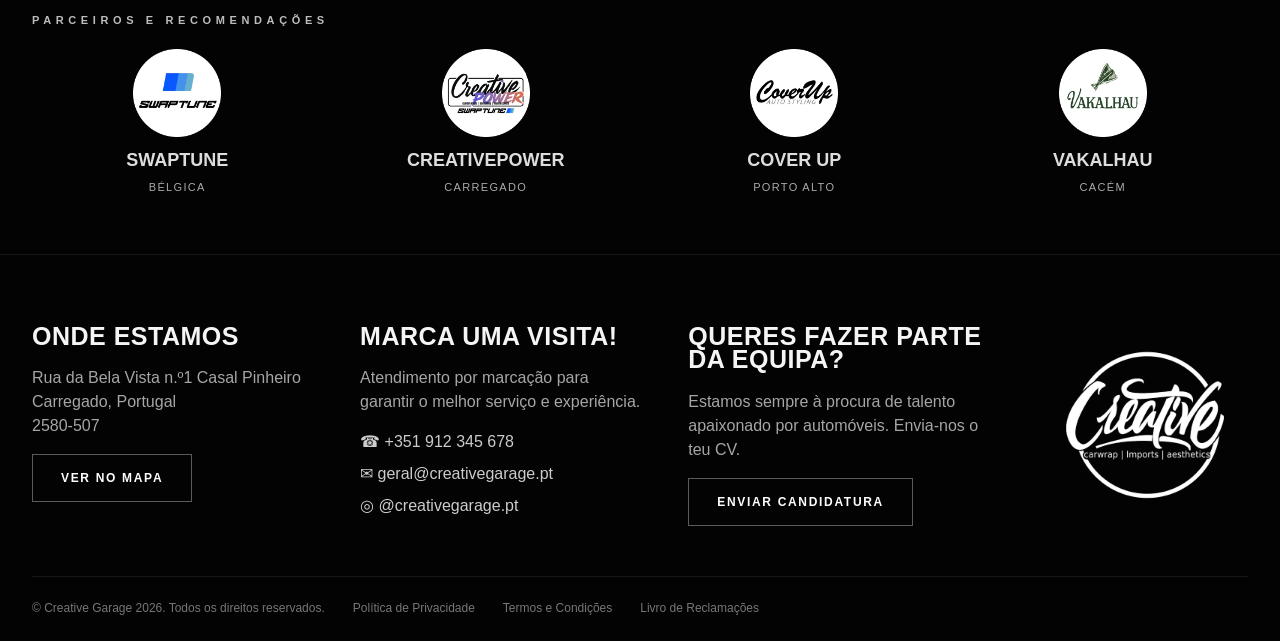
==== commit 8a99d4c1: "Fix UTF-8 text encoding" ====
--- a/index.html
+++ b/index.html
@@ -1,10 +1,10 @@
-﻿<!doctype html>
+<!doctype html>
 <html lang="pt-PT">
 <head>
   <meta charset="utf-8" />
   <meta name="viewport" content="width=device-width, initial-scale=1" />
-  <title>Creative Garage â€” Car Wrap, Performance e Detailing</title>
-  <meta name="description" content="Creative Garage: car wrap, performance, detailing e projetos automÃ³veis personalizados no Carregado." />
+  <title>Creative Garage - Car Wrap, Performance e Detailing</title>
+  <meta name="description" content="Creative Garage: car wrap, performance, detailing e projetos automóveis personalizados no Carregado." />
   <link rel="preconnect" href="https://images.unsplash.com">
   <link rel="stylesheet" href="css/style.css" />
 </head>
@@ -15,11 +15,11 @@
     </a>
     <button class="nav-toggle" aria-label="Abrir menu" data-nav-toggle><span></span><span></span><span></span></button>
     <nav class="nav" data-nav>
-      <a href="#home">InÃ­cio</a>
-      <a href="#services">ServiÃ§os</a>
+      <a href="#home">Início</a>
+      <a href="#services">Serviços</a>
       <a href="#calculator">Calculadora</a>
       <a href="#gallery">Galeria</a>
-      <a href="#about">Sobre nÃ³s</a>
+      <a href="#about">Sobre nós</a>
       <a href="#partners">Parceiros</a>
       <a href="#contact">Contacto</a>
     </nav>
@@ -34,18 +34,18 @@
         <div class="hero-copy">
           <p class="eyebrow spaced">Creative Garage</p>
           <h1 data-content="hero.title">Elevamos<br>o teu estilo.</h1>
-          <p class="hero-tags" data-content="hero.tags">Car Wrap â€¢ Performance â€¢ Detailing</p>
+          <p class="hero-tags" data-content="hero.tags">Car Wrap • Performance • Detailing</p>
           <div class="hero-actions">
-            <a class="btn btn-light" href="#services">Ver serviÃ§os</a>
-            <a class="btn btn-dark" href="#calculator">Calcular orÃ§amento <span>â–¦</span></a>
+            <a class="btn btn-light" href="#services">Ver serviços</a>
+            <a class="btn btn-dark" href="#calculator">Calcular orçamento <span>▦</span></a>
           </div>
           <div class="hero-note">
-            <span class="note-icon">â“˜</span>
-            <span data-content="hero.note">A Creative nÃ£o Ã© uma Oficina Walk In. Ã‰ obrigatÃ³ria a marcaÃ§Ã£o atempada de visitas.</span>
+            <span class="note-icon">i</span>
+            <span data-content="hero.note">A Creative não é uma Oficina Walk In. É obrigatória a marcação atempada de visitas.</span>
           </div>
         </div>
         <div class="hero-finance">
-          <small data-content="hero.financeSmall">Possibilidade de parcelar<br>atÃ© 12x sem juros.</small>
+          <small data-content="hero.financeSmall">Possibilidade de parcelar<br>até 12x sem juros.</small>
           <strong>12X</strong>
           <span>sem<br>juros</span>
         </div>
@@ -56,10 +56,10 @@
       <div class="container split-section">
         <aside class="section-intro">
           <p class="eyebrow">O que fazemos</p>
-          <h2 data-content="servicesTitle">ServiÃ§os premium<br>para a tua viatura.</h2>
+          <h2 data-content="servicesTitle">Serviços premium<br>para a tua viatura.</h2>
           <div class="divider"></div>
-          <p data-content="servicesText">Trabalhamos com materiais de alta qualidade e tÃ©cnicas avanÃ§adas para entregar o melhor resultado.</p>
-          <a class="btn btn-outline" href="#calculator">Ver orÃ§amento</a>
+          <p data-content="servicesText">Trabalhamos com materiais de alta qualidade e técnicas avançadas para entregar o melhor resultado.</p>
+          <a class="btn btn-outline" href="#calculator">Ver orçamento</a>
         </aside>
         <div class="service-grid" id="servicesGrid"></div>
       </div>
@@ -70,23 +70,23 @@
         <div class="calc-image" data-calc-bg></div>
         <div class="calc-content">
           <p class="eyebrow">Descobre o teu investimento</p>
-          <h2>Calcula o orÃ§amento<br>do teu projeto.</h2>
-          <p>Escolhe o serviÃ§o, as opÃ§Ãµes e recebe imediatamente uma estimativa.</p>
+          <h2>Calcula o orçamento<br>do teu projeto.</h2>
+          <p>Escolhe o serviço, as opções e recebe imediatamente uma estimativa.</p>
           <form class="quote-form" id="quoteForm">
             <div class="field-row">
-              <label>ServiÃ§o
+              <label>Serviço
                 <select id="serviceSelect"></select>
               </label>
-              <label>DimensÃ£o do projeto
+              <label>Dimensão do projeto
                 <select id="sizeSelect">
                   <option value="1">Normal</option>
-                  <option value="1.2">MÃ©dio</option>
+                  <option value="1.2">Médio</option>
                   <option value="1.45">Grande / complexo</option>
                 </select>
               </label>
             </div>
             <div class="field-row">
-              <label>UrgÃªncia
+              <label>Urgência
                 <select id="urgencySelect">
                   <option value="1">Normal</option>
                   <option value="1.25">Urgente</option>
@@ -96,15 +96,15 @@
                 <select id="extrasSelect">
                   <option value="0">Sem extras</option>
                   <option value="120">Design adicional</option>
-                  <option value="250">PreparaÃ§Ã£o intensiva</option>
+                  <option value="250">Preparação intensiva</option>
                   <option value="400">Projeto completo premium</option>
                 </select>
               </label>
             </div>
             <div class="quote-result">
               <span>Estimativa desde</span>
-              <strong id="quoteTotal">0â‚¬</strong>
-              <small>Valor indicativo sujeito a avaliaÃ§Ã£o da viatura.</small>
+              <strong id="quoteTotal">0€</strong>
+              <small>Valor indicativo sujeito a avaliação da viatura.</small>
             </div>
           </form>
         </div>
@@ -114,10 +114,10 @@
     <section id="gallery" class="section gallery-section">
       <div class="container section-head-row">
         <div>
-          <p class="eyebrow">Ãšltimos trabalhos</p>
-          <h2>PaixÃ£o em cada detalhe.</h2>
+          <p class="eyebrow">Últimos trabalhos</p>
+          <h2>Paixão em cada detalhe.</h2>
         </div>
-        <a class="link-arrow" href="#contact">Ver galeria completa â†’</a>
+        <a class="link-arrow" href="#contact">Ver galeria completa →</a>
       </div>
       <div class="container gallery-strip" id="galleryStrip"></div>
     </section>
@@ -125,22 +125,22 @@
     <section id="about" class="section photographers">
       <div class="container photographer-card">
         <div class="photo-copy">
-          <p class="eyebrow">FotÃ³grafos</p>
-          <h2>Queres alimentar<br>o teu portfÃ³lio?</h2>
-          <p>Junta-te Ã s nossas sessÃµes e fotografa viaturas incrÃ­veis em ambientes Ãºnicos.</p>
+          <p class="eyebrow">Fotógrafos</p>
+          <h2>Queres alimentar<br>o teu portfólio?</h2>
+          <p>Junta-te às nossas sessões e fotografa viaturas incríveis em ambientes únicos.</p>
           <a class="btn btn-outline" href="#contact">Saber mais</a>
         </div>
         <div class="session-box">
-          <p class="eyebrow">PrÃ³ximas sessÃµes</p>
+          <p class="eyebrow">Próximas sessões</p>
           <strong>Nada de momento</strong>
-          <span>Fica atento Ã s nossas redes sociais para novas sessÃµes.</span>
+          <span>Fica atento às nossas redes sociais para novas sessões.</span>
         </div>
       </div>
     </section>
 
     <section id="partners" class="partners-section">
       <div class="container">
-        <p class="eyebrow">Parceiros e recomendaÃ§Ãµes</p>
+        <p class="eyebrow">Parceiros e recomendações</p>
         <div class="partners-grid" id="partnersGrid"></div>
       </div>
     </section>
@@ -155,25 +155,24 @@
       </div>
       <div>
         <h3>Marca uma visita!</h3>
-        <p>Atendimento por marcaÃ§Ã£o para garantir o melhor serviÃ§o e experiÃªncia.</p>
+        <p>Atendimento por marcação para garantir o melhor serviço e experiência.</p>
         <ul class="contact-list" id="contactList"></ul>
       </div>
       <div>
         <h3>Queres fazer parte da equipa?</h3>
-        <p>Estamos sempre Ã  procura de talento apaixonado por automÃ³veis. Envia-nos o teu CV.</p>
+        <p>Estamos sempre à procura de talento apaixonado por automóveis. Envia-nos o teu CV.</p>
         <a class="btn btn-outline" id="jobsLink">Enviar candidatura</a>
       </div>
       <div class="footer-logo"><img src="assets/logo/creative-logo.webp" alt="Creative Garage" data-image-content="logo"></div>
     </div>
     <div class="container footer-bottom">
-      <span>Â© Creative Garage 2026. Todos os direitos reservados.</span>
-      <a href="#">PolÃ­tica de Privacidade</a>
-      <a href="#">Termos e CondiÃ§Ãµes</a>
-      <a href="#">Livro de ReclamaÃ§Ãµes</a>
+      <span>© Creative Garage 2026. Todos os direitos reservados.</span>
+      <a href="#">Política de Privacidade</a>
+      <a href="#">Termos e Condições</a>
+      <a href="#">Livro de Reclamações</a>
     </div>
   </footer>
 
   <script src="js/app.js"></script>
 </body>
 </html>
-
--- a/css/style.css
+++ b/css/style.css
@@ -7,5 +7,17 @@
 @media(max-width:640px){.container{width:min(100% - 28px,var(--max))}.brand img{width:72px;height:72px}.hero{min-height:720px}.hero h1{font-size:64px}.hero-actions,.field-row,.quote-result{grid-template-columns:1fr;display:grid}.service-grid,.partners-grid,.gallery-strip{grid-template-columns:1fr}.calc-content,.photo-copy{padding:28px}.session-box{margin:20px}.footer-bottom{flex-direction:column}.spaced{letter-spacing:.42em}}
 .partner img{width:100%;height:58px;object-fit:contain;margin:0 auto 10px;filter:grayscale(1);opacity:.86}
 
+.service-card:before{filter:brightness(.68) contrast(1.05) saturate(1.08)}
+.service-card:after{background:linear-gradient(180deg,rgba(0,0,0,.16),rgba(0,0,0,.72))}
+.service-card:hover:before{filter:brightness(.82) contrast(1.08) saturate(1.16);transform:scale(1.11)}
+.partners-grid{display:block;overflow:hidden}
+.partners-track{display:flex;gap:18px;width:max-content;animation:partners-scroll 24s linear infinite}
+.partners-grid:hover .partners-track{animation-play-state:paused}
+.partner{flex:0 0 calc((min(var(--max),calc(100vw - 64px)) - 54px)/4)}
+.partner img{height:88px;filter:none;opacity:1}
+.partner strong{filter:none}
+@keyframes partners-scroll{to{transform:translateX(calc(-50% - 9px))}}
+@media(max-width:640px){.partner{flex-basis:calc(100vw - 28px)}}
 
 
+
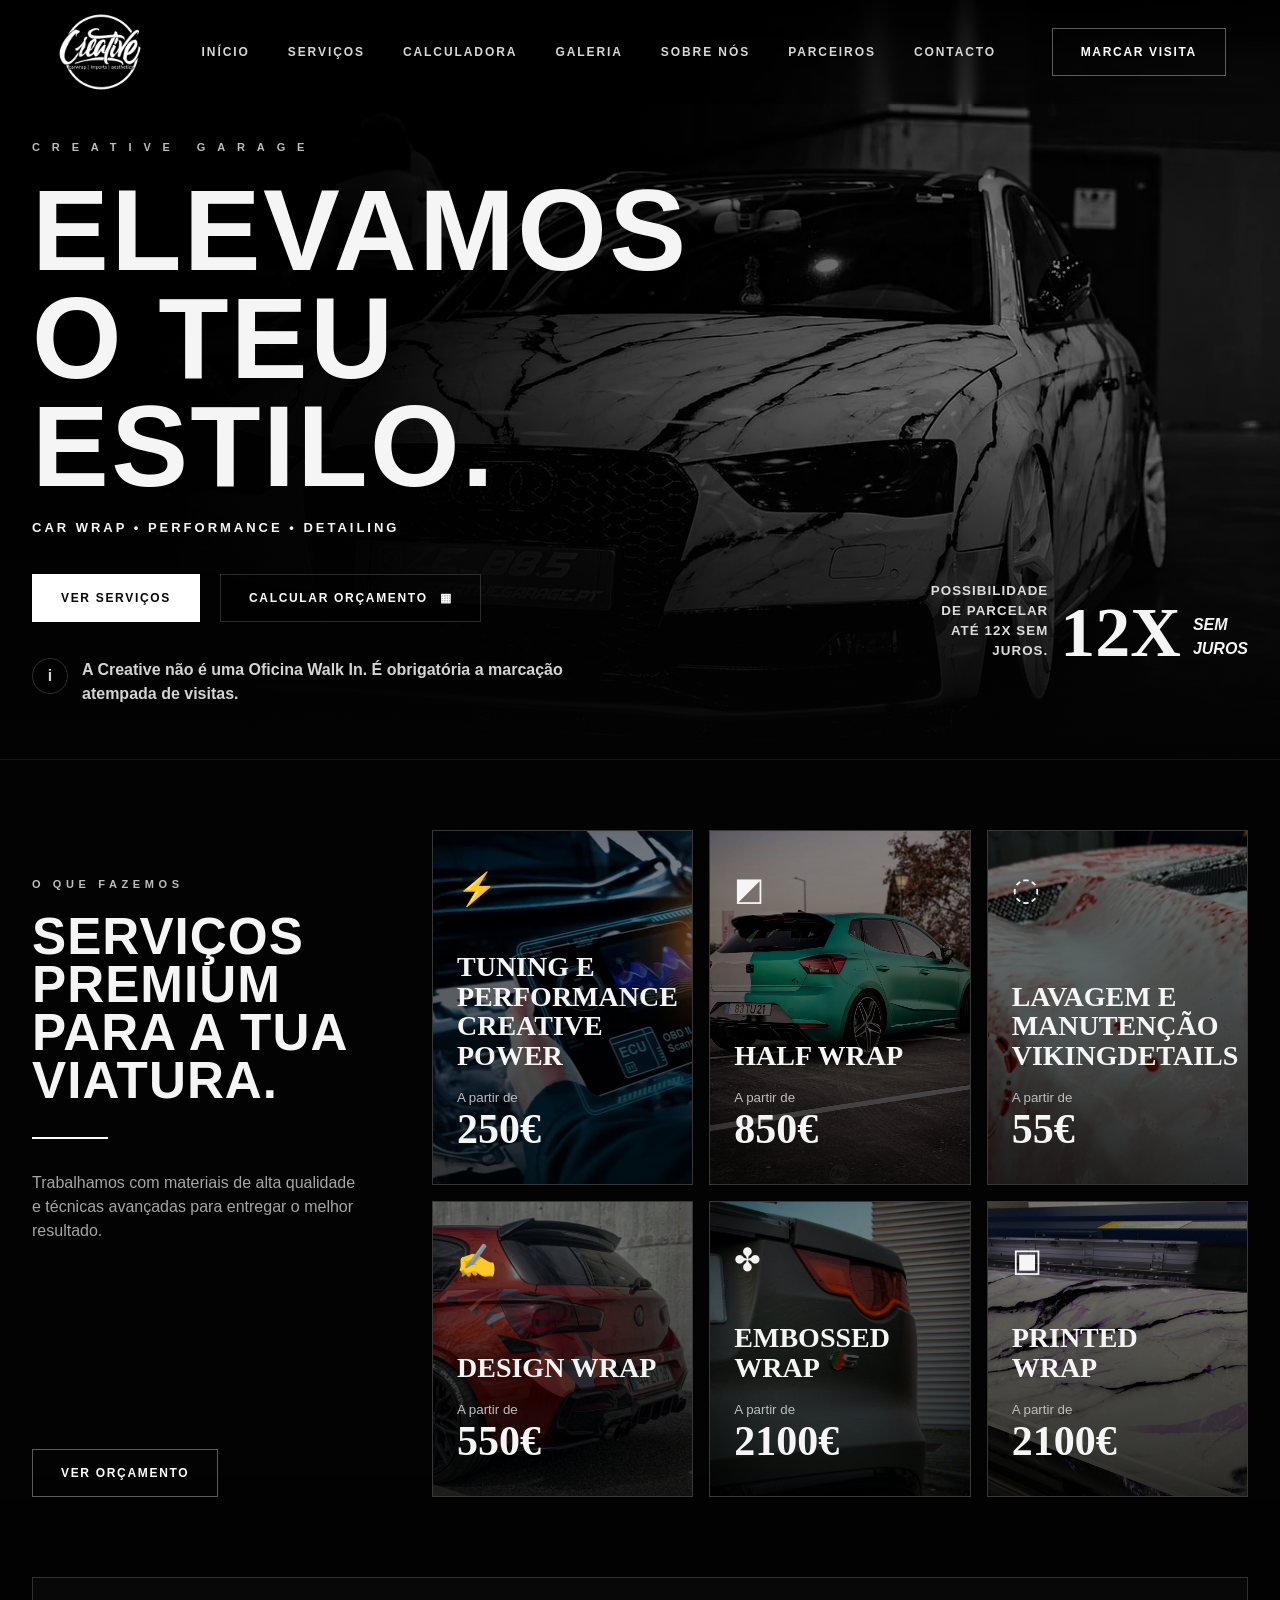
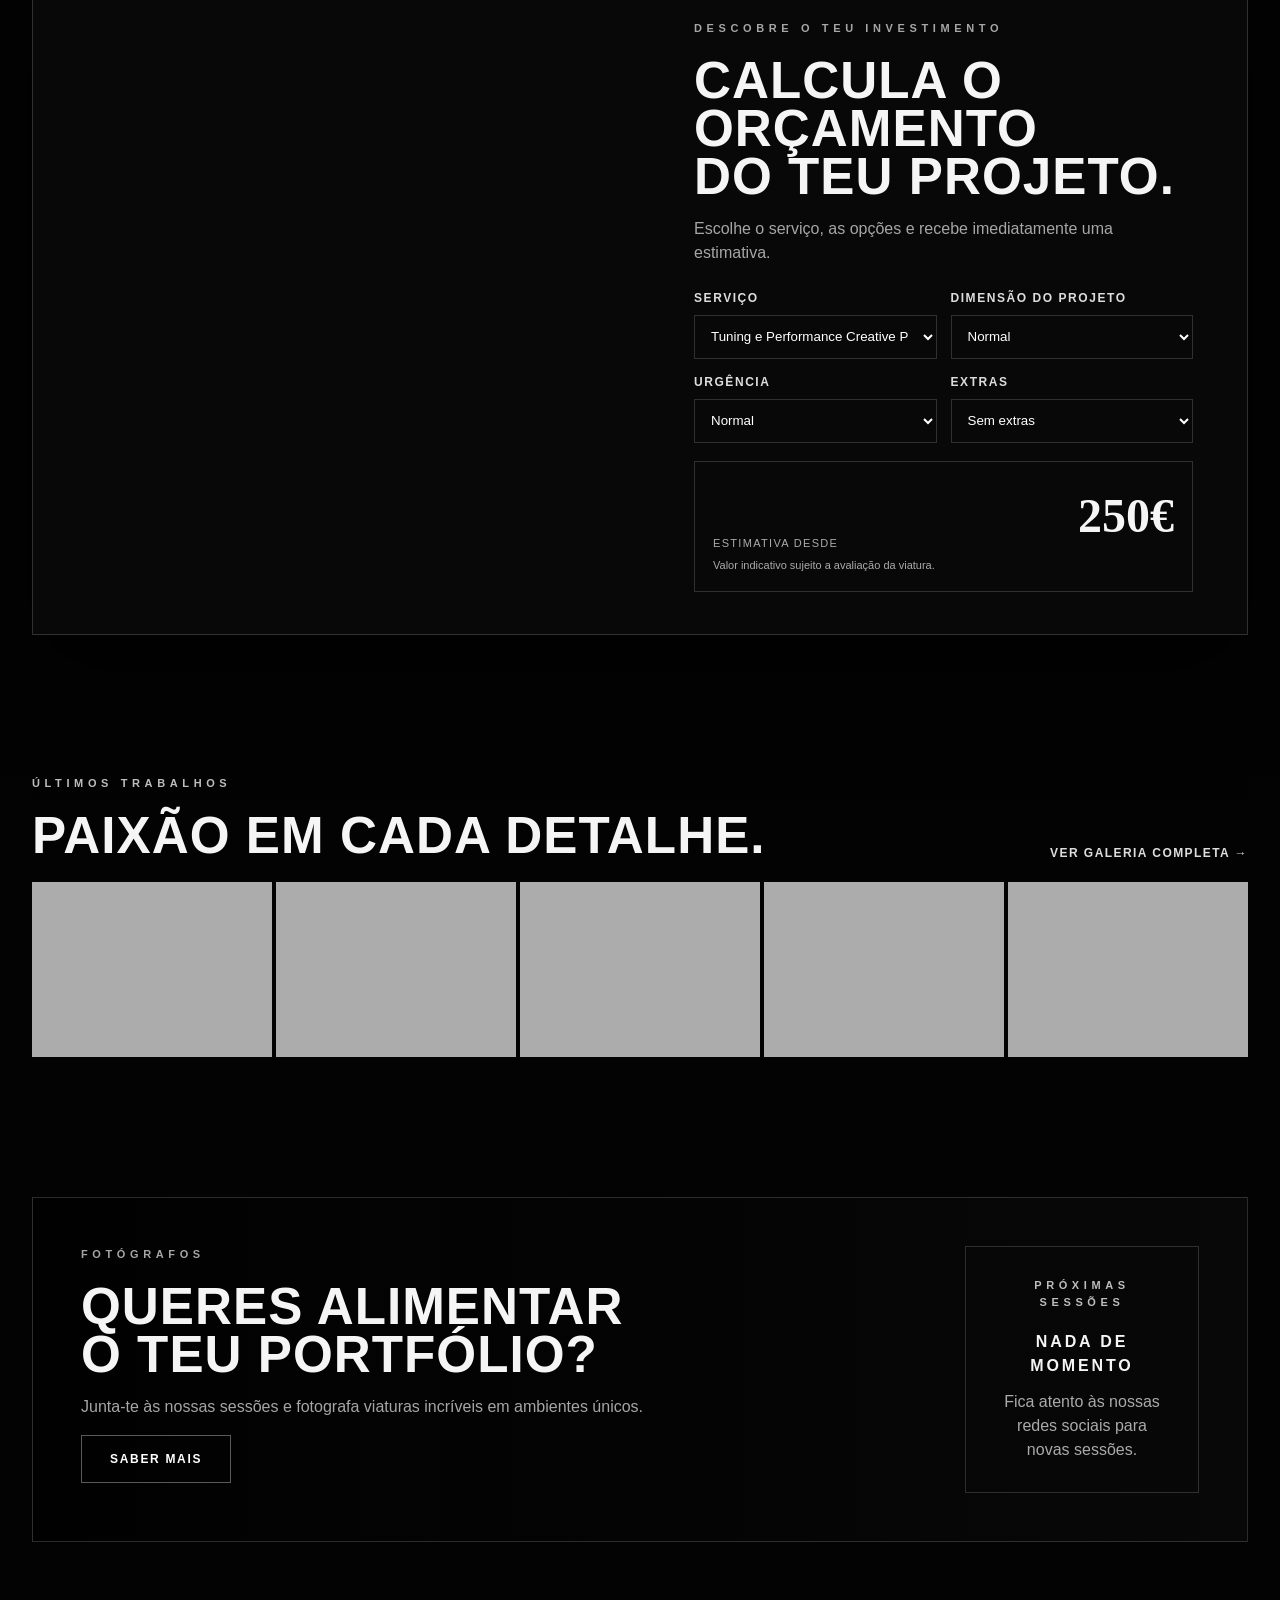
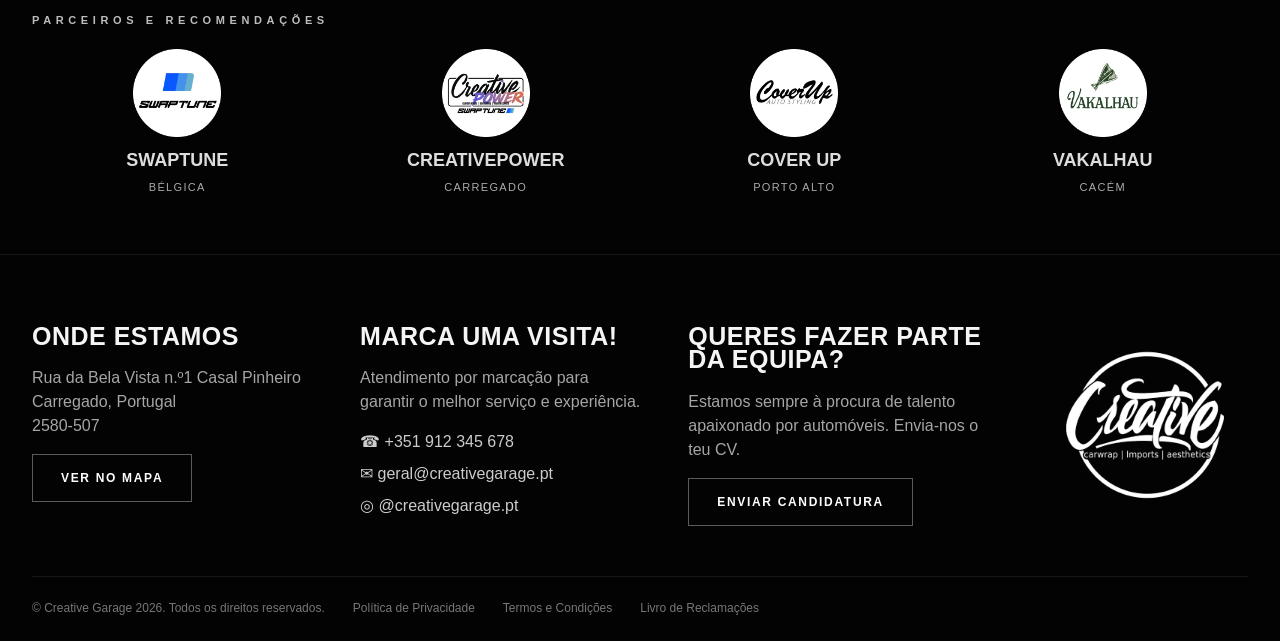
==== commit 17005c3c: "Add gallery modal viewer" ====
--- a/index.html
+++ b/index.html
@@ -117,7 +117,7 @@
           <p class="eyebrow">Últimos trabalhos</p>
           <h2>Paixão em cada detalhe.</h2>
         </div>
-        <a class="link-arrow" href="#contact">Ver galeria completa →</a>
+        <button class="link-arrow gallery-open" type="button" data-gallery-open>Ver galeria completa →</button>
       </div>
       <div class="container gallery-strip" id="galleryStrip"></div>
     </section>
@@ -173,6 +173,22 @@
     </div>
   </footer>
 
+  <div class="gallery-modal" id="galleryModal" aria-hidden="true">
+    <div class="gallery-modal-backdrop" data-gallery-close></div>
+    <div class="gallery-modal-panel" role="dialog" aria-modal="true" aria-label="Galeria Creative Garage">
+      <div class="gallery-modal-top">
+        <button class="gallery-back hidden" type="button" data-gallery-back>← Voltar à galeria</button>
+        <strong id="galleryModalTitle">Galeria</strong>
+        <button class="gallery-close" type="button" aria-label="Fechar galeria" data-gallery-close>×</button>
+      </div>
+      <div class="gallery-modal-grid" id="galleryModalGrid"></div>
+      <figure class="gallery-modal-view hidden" id="galleryModalView">
+        <img id="galleryModalImage" alt="">
+        <figcaption id="galleryModalCaption"></figcaption>
+      </figure>
+    </div>
+  </div>
+
   <script src="js/app.js"></script>
 </body>
 </html>
--- a/css/style.css
+++ b/css/style.css
@@ -18,6 +18,27 @@
 .partner strong{filter:none}
 @keyframes partners-scroll{to{transform:translateX(calc(-50% - 9px))}}
 @media(max-width:640px){.partner{flex-basis:calc(100vw - 28px)}}
+.gallery-open{background:transparent;border:0;padding:0;cursor:pointer}
+.gallery-item{appearance:none;cursor:pointer;padding:0}
+.gallery-item:hover{filter:brightness(.92);transform:translateY(-2px)}
+.modal-open{overflow:hidden}
+.gallery-modal{position:fixed;inset:0;z-index:80;display:none}
+.gallery-modal.is-open{display:block}
+.gallery-modal-backdrop{position:absolute;inset:0;background:rgba(0,0,0,.84);backdrop-filter:blur(8px)}
+.gallery-modal-panel{position:relative;z-index:1;width:min(1180px,calc(100% - 40px));max-height:calc(100vh - 48px);margin:24px auto;padding:22px;border:1px solid var(--line);background:#070707;box-shadow:var(--shadow);overflow:auto}
+.gallery-modal-top{display:flex;align-items:center;justify-content:space-between;gap:16px;margin-bottom:18px;text-transform:uppercase;letter-spacing:.12em;font-size:12px;font-weight:900}
+.gallery-back,.gallery-close{border:1px solid var(--line);background:#0e0e0e;color:#fff;min-height:40px;padding:0 14px;cursor:pointer;text-transform:uppercase;letter-spacing:.12em;font-size:11px;font-weight:900}
+.gallery-close{width:40px;padding:0;font-size:26px;line-height:1}
+.gallery-modal-grid{display:grid;grid-template-columns:repeat(4,1fr);gap:12px}
+.gallery-modal-item{position:relative;min-height:190px;border:1px solid var(--line2);padding:0;background:#111;overflow:hidden;cursor:pointer}
+.gallery-modal-item img{width:100%;height:100%;min-height:190px;object-fit:cover;filter:brightness(.8);transition:.25s}
+.gallery-modal-item span{position:absolute;left:14px;right:14px;bottom:12px;color:#fff;text-align:left;text-transform:uppercase;letter-spacing:.12em;font-size:11px;font-weight:900;text-shadow:0 2px 14px #000}
+.gallery-modal-item:hover img{filter:brightness(1);transform:scale(1.04)}
+.gallery-modal-view{margin:0;display:grid;gap:12px}
+.gallery-modal-view img{width:100%;max-height:calc(100vh - 170px);object-fit:contain;background:#020202}
+.gallery-modal-view figcaption{text-transform:uppercase;letter-spacing:.12em;font-size:12px;font-weight:900;color:#ddd}
+@media(max-width:900px){.gallery-modal-grid{grid-template-columns:repeat(2,1fr)}.gallery-modal-panel{width:min(100% - 24px,1180px);margin:12px auto;max-height:calc(100vh - 24px)}}
+@media(max-width:640px){.gallery-modal-grid{grid-template-columns:1fr}.gallery-modal-top{align-items:stretch}.gallery-back{flex:1}.gallery-modal-item,.gallery-modal-item img{min-height:230px}}
 
 
 
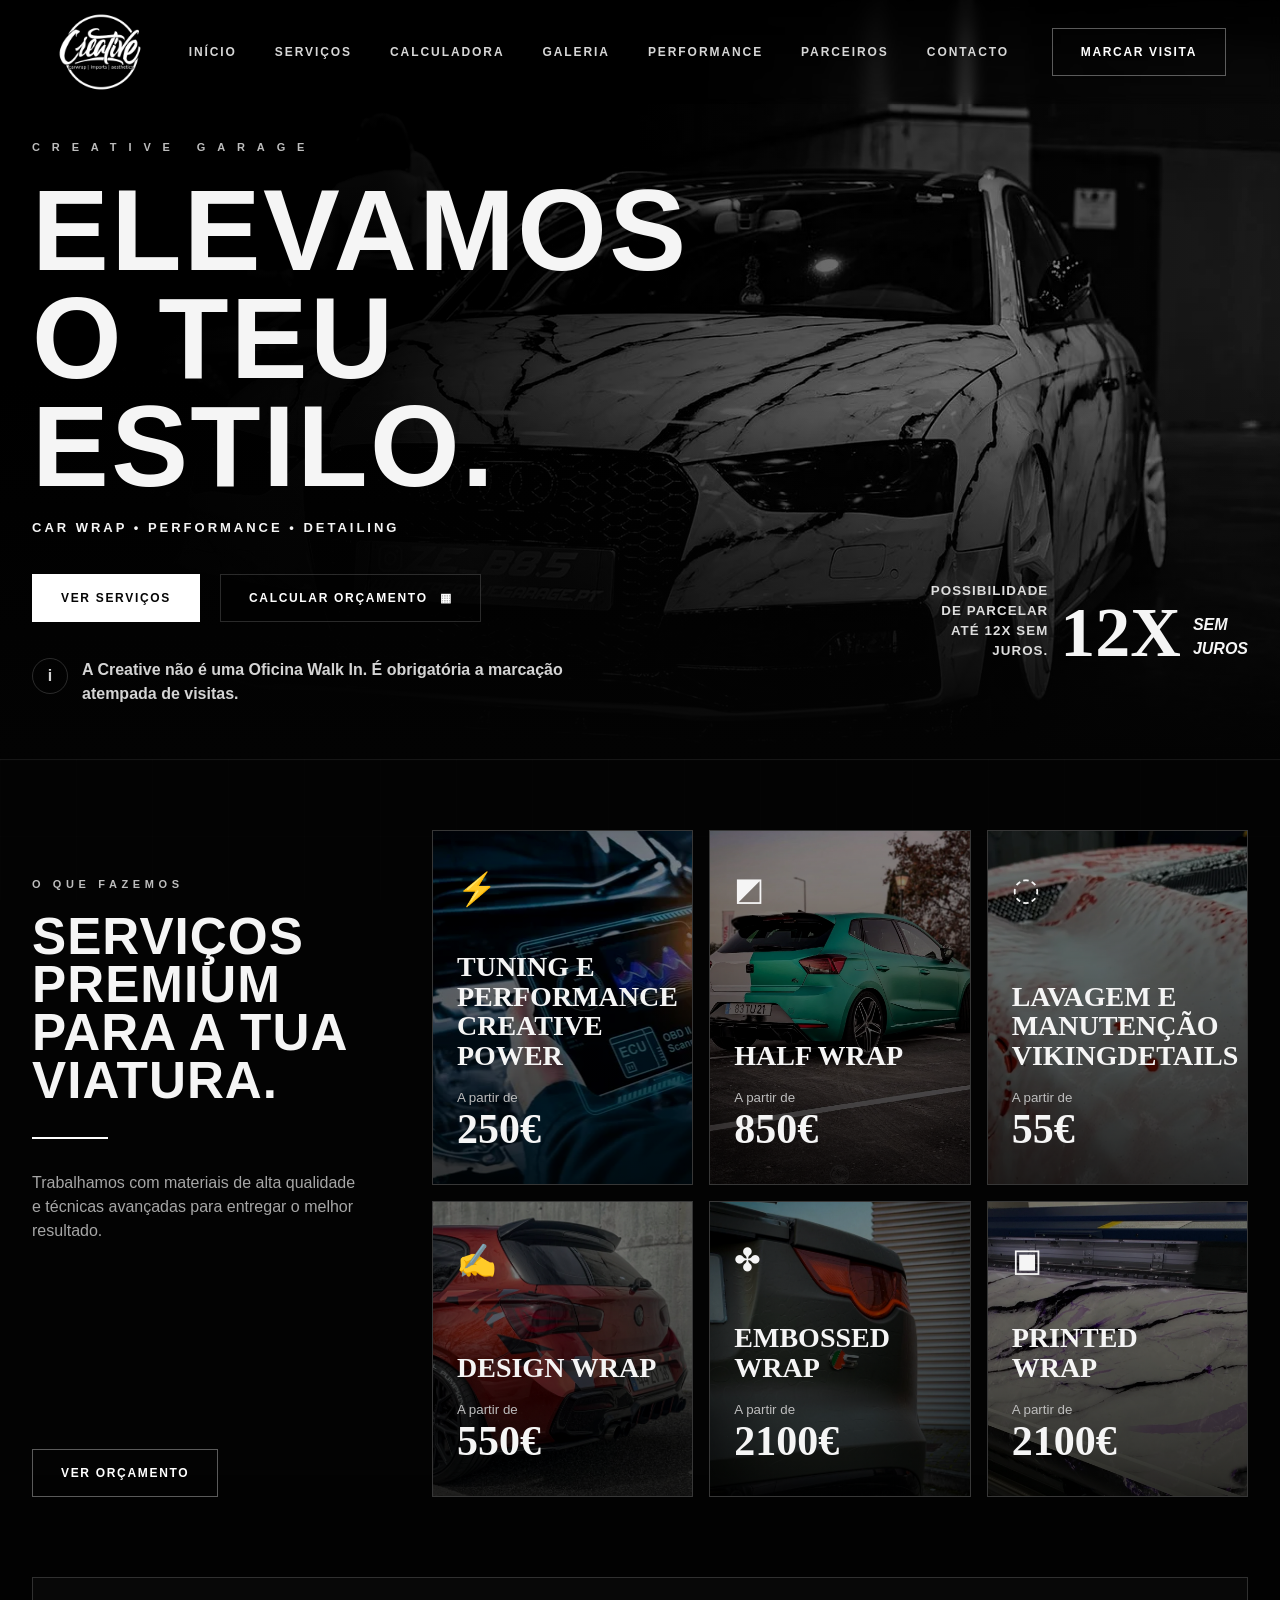
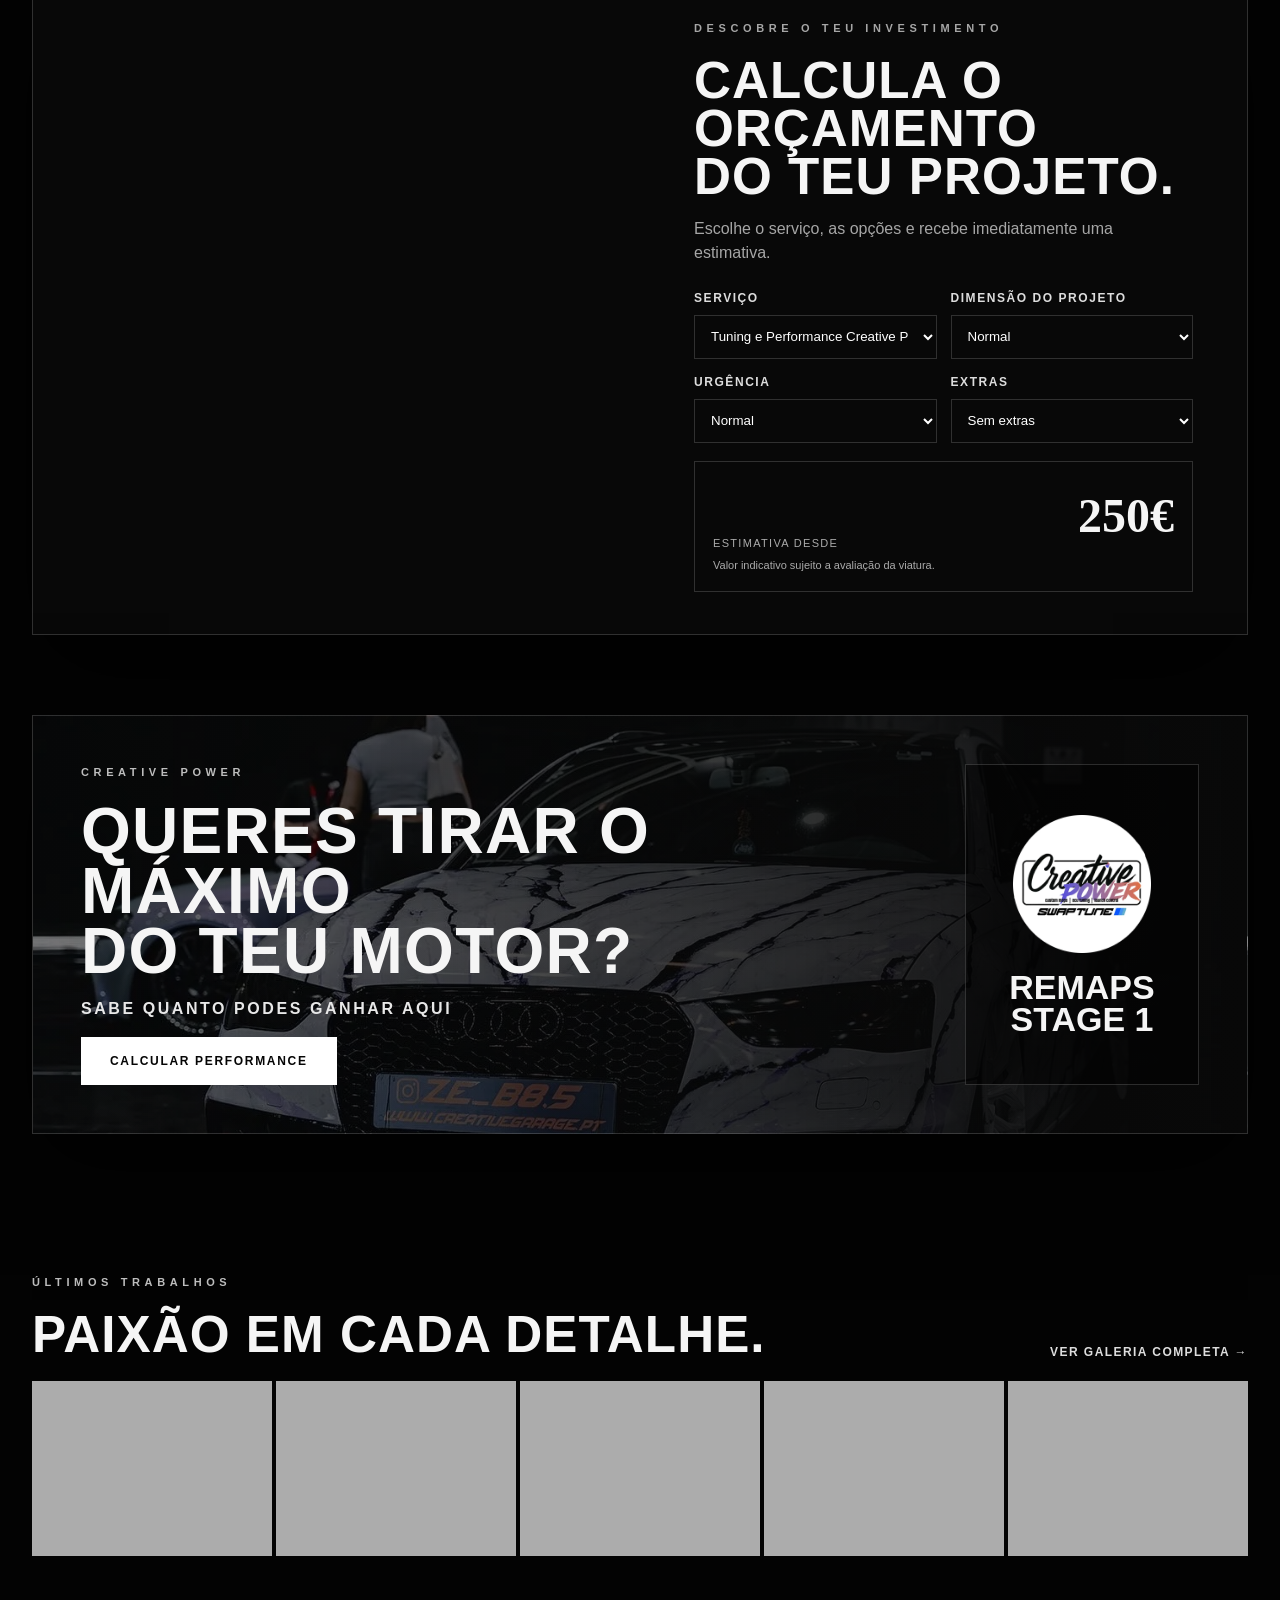
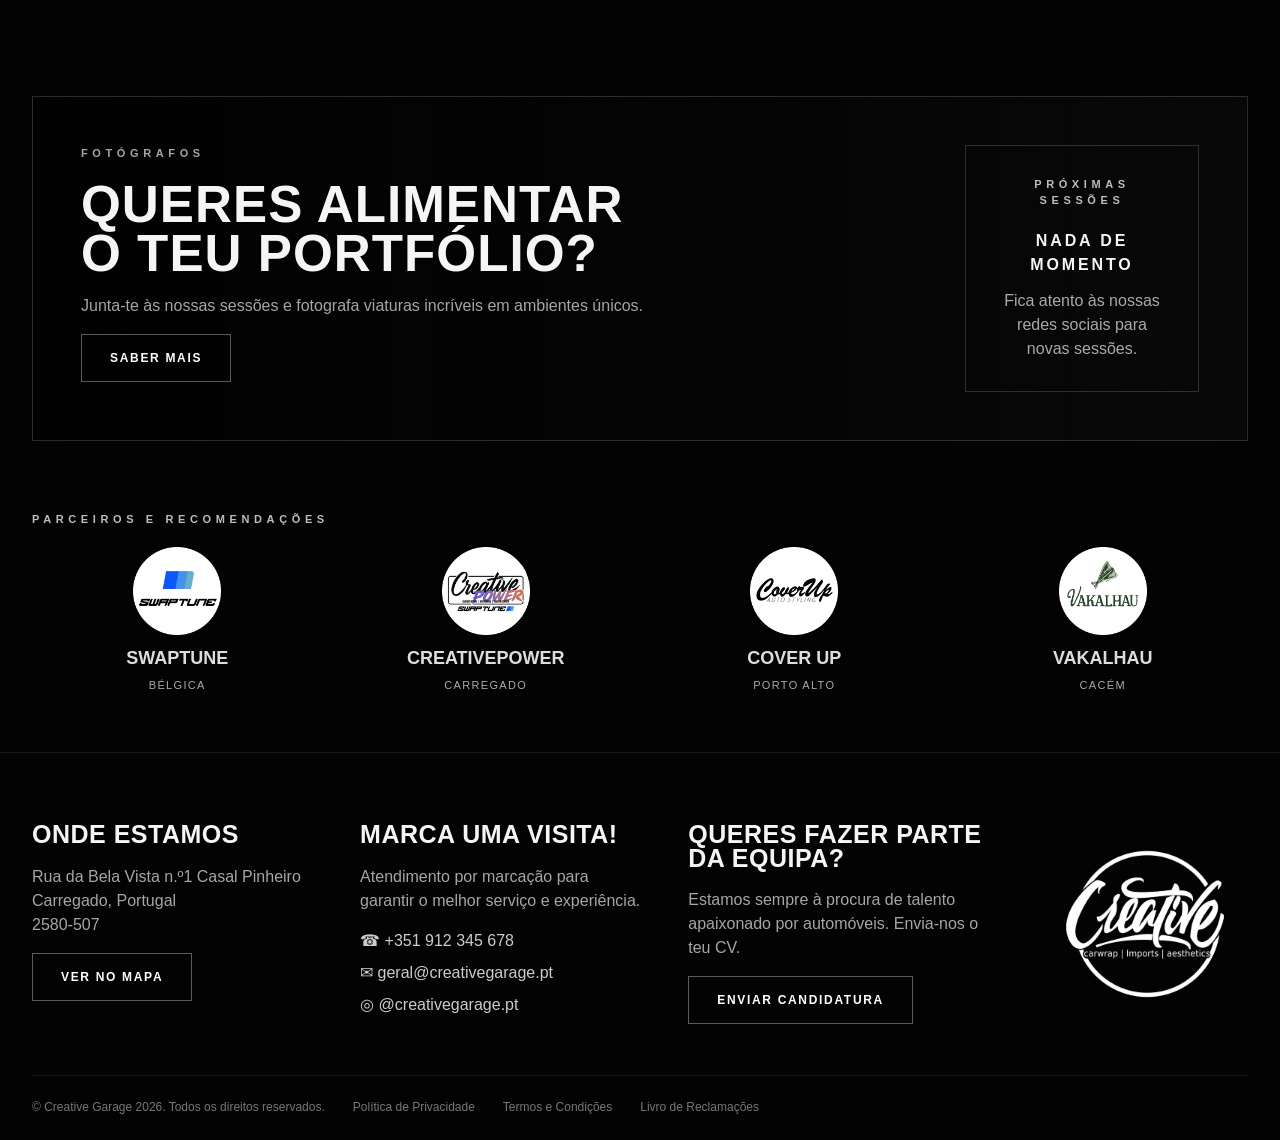
==== commit ab6decef: "Add Creative Power performance page" ====
--- a/index.html
+++ b/index.html
@@ -19,7 +19,7 @@
       <a href="#services">Serviços</a>
       <a href="#calculator">Calculadora</a>
       <a href="#gallery">Galeria</a>
-      <a href="#about">Sobre nós</a>
+      <a href="creative-performance.html">Performance</a>
       <a href="#partners">Parceiros</a>
       <a href="#contact">Contacto</a>
     </nav>
@@ -111,6 +111,21 @@
       </div>
     </section>
 
+    <section class="section performance-callout-section">
+      <div class="container performance-callout">
+        <div class="performance-callout-copy">
+          <p class="eyebrow">Creative Power</p>
+          <h2>QUERES TIRAR O MÁXIMO<br>DO TEU MOTOR?</h2>
+          <p>SABE QUANTO PODES GANHAR AQUI</p>
+          <a class="btn btn-light" href="creative-performance.html">Calcular performance</a>
+        </div>
+        <div class="performance-callout-mark">
+          <img src="assets/uploads/creativepower-round-640w-copiar-1920w-20260427170009-7e0f06.webp" alt="Creative Power">
+          <strong>Remaps<br>Stage 1</strong>
+        </div>
+      </div>
+    </section>
+
     <section id="gallery" class="section gallery-section">
       <div class="container section-head-row">
         <div>
@@ -167,9 +182,9 @@
     </div>
     <div class="container footer-bottom">
       <span>© Creative Garage 2026. Todos os direitos reservados.</span>
-      <a href="#">Política de Privacidade</a>
-      <a href="#">Termos e Condições</a>
-      <a href="#">Livro de Reclamações</a>
+      <button type="button" data-legal-open="privacy">Política de Privacidade</button>
+      <button type="button" data-legal-open="terms">Termos e Condições</button>
+      <a href="https://www.livroreclamacoes.pt/" target="_blank" rel="noreferrer">Livro de Reclamações</a>
     </div>
   </footer>
 
@@ -189,6 +204,95 @@
     </div>
   </div>
 
+  <div class="legal-modal" id="legalModal" aria-hidden="true">
+    <div class="legal-modal-backdrop" data-legal-close></div>
+    <div class="legal-modal-panel" role="dialog" aria-modal="true" aria-label="Informação legal">
+      <div class="legal-modal-top">
+        <strong id="legalModalTitle">Informação legal</strong>
+        <button class="gallery-close" type="button" aria-label="Fechar" data-legal-close>×</button>
+      </div>
+      <div class="legal-modal-body" id="legalModalBody"></div>
+    </div>
+  </div>
+
+  <template id="privacyTemplate">
+    <section class="legal-content">
+      <h2>Política de Privacidade</h2>
+      <p>Esta política explica como recolhemos, utilizamos e protegemos os dados pessoais fornecidos através do website, redes sociais, contactos diretos e pedidos de orçamento.</p>
+      <h2>1. Responsável pelo tratamento</h2>
+      <p>O responsável pelo tratamento dos dados é CreAtive Design and Wrapping de Guilherme D. F. de Mira, com atividade em Azambuja - Carregado, Portugal.</p>
+      <h2>2. Dados recolhidos</h2>
+      <p>Podemos recolher nome, contacto telefónico, email, identificação do veículo, informações sobre o serviço pretendido, mensagens enviadas, dados de marcação e outros dados fornecidos voluntariamente pelo Cliente.</p>
+      <h2>3. Finalidades</h2>
+      <p>Os dados são utilizados para responder a pedidos, preparar orçamentos, gerir marcações, executar serviços, prestar apoio ao Cliente, cumprir obrigações legais e manter registos administrativos.</p>
+      <h2>4. Base legal</h2>
+      <p>O tratamento baseia-se na execução de diligências pré-contratuais ou contratuais, no cumprimento de obrigações legais, no interesse legítimo da atividade e, quando aplicável, no consentimento do titular dos dados.</p>
+      <h2>5. Conservação</h2>
+      <p>Os dados são conservados pelo período necessário para as finalidades indicadas, cumprimento de obrigações legais, defesa de direitos ou arquivo administrativo relacionado com os serviços prestados.</p>
+      <h2>6. Partilha de dados</h2>
+      <p>Os dados podem ser partilhados com prestadores técnicos, contabilísticos, jurídicos, parceiros envolvidos na execução do serviço ou entidades públicas quando legalmente exigido.</p>
+      <h2>7. Direitos do titular</h2>
+      <p>O Cliente pode solicitar acesso, retificação, apagamento, limitação, oposição ao tratamento ou portabilidade dos seus dados, nos termos da legislação aplicável.</p>
+      <h2>8. Cookies e estatísticas</h2>
+      <p>O website pode utilizar cookies técnicos e ferramentas de estatística ou medição, quando aplicável, para melhorar a experiência de navegação e compreender a utilização do site.</p>
+      <h2>9. Comunicações</h2>
+      <p>Os contactos fornecidos podem ser utilizados para responder a pedidos, confirmar marcações, enviar informação relacionada com serviços e tratar reclamações ou garantias.</p>
+      <h2>10. Reclamações</h2>
+      <p>O Cliente pode apresentar reclamação através do Livro de Reclamações em <a href="https://www.livroreclamacoes.pt/" target="_blank" rel="noreferrer">www.livroreclamacoes.pt</a>.</p>
+      <p class="legal-note">Última atualização: 07-08-2025, Carregado, Lisboa, Portugal.</p>
+    </section>
+  </template>
+
+  <template id="termsTemplate">
+    <section class="legal-content">
+      <h2>Termos e Condições</h2>
+      <p><strong>1.1</strong> Assegura-se o Direito a uma Garantia Legal de Dois Anos para Defeitos de Material, de acordo com a legislação portuguesa. No caso de serviços prestados a partir de dezembro de 2021, aplica-se o prazo de um ano e meio de garantia para os serviços realizados, conforme a Regra Europeia.</p>
+      <p><strong>1.2</strong> O pedido de reparação ou a comunicação de defeito ou falha será considerado a partir da data de marcação da intervenção ou reparação.</p>
+      <p><strong>1.3</strong> O pedido de devolução de valores pagos, se resultante de descontentamento com o serviço prestado ou qualidade do material, só será considerado válido se realizado no prazo máximo de 14 dias a contar da entrega da viatura.</p>
+      <h2>2. Responsabilidades e Comunicações</h2>
+      <p><strong>2.1</strong> O ENI/Prestador de Serviços reserva-se o direito de decisão final sobre a aceitação ou não da devolução de valores cobrados.</p>
+      <p><strong>2.2</strong> Todos os assuntos relacionados com garantias, reclamações, alterações de marcações ou qualquer outra comunicação devem ser tratados exclusivamente por escrito.</p>
+      <p><strong>2.3</strong> Para cores especiais como saturadas, compensadas, camaleónicas, ultra brilho, matte e ultra matte, aplica-se única e exclusivamente a garantia da marca do material.</p>
+      <p><strong>2.4</strong> Ao aceitar a execução do serviço, o Cliente declara que leu, compreendeu e aceita os termos aqui descritos.</p>
+      <h2>3. Remoção de Vinil</h2>
+      <p><strong>3.1</strong> Ao contratar o serviço de remoção de vinil, o Cliente compreende e aceita ser o único responsável por danos resultantes do estado da pintura original, fragilidade ou deterioração.</p>
+      <p><strong>3.2</strong> O Cliente compromete-se a assumir o pagamento da lavagem e remoção de colas, caso se revele necessário.</p>
+      <p><strong>3.3</strong> A Empresa ou ENI não se responsabiliza por danos causados durante limpeza ou remoção efetuada fora das suas instalações.</p>
+      <h2>4. Marcações e Comparência</h2>
+      <p><strong>4.1</strong> As marcações são agendadas conforme a disponibilidade da Empresa ou ENI.</p>
+      <p><strong>4.2</strong> O Cliente compromete-se a comparecer na data marcada.</p>
+      <p><strong>4.3</strong> A Empresa ou ENI reserva-se o direito de recusar remarcações resultantes de faltas sem justificação válida.</p>
+      <p><strong>4.4</strong> Caso uma remarcação seja aceite, o Cliente dispõe de 6 meses a contar da data original para realizar o serviço.</p>
+      <p><strong>4.5</strong> No caso de não comparência sem aviso prévio, poderão ser aplicados custos adicionais.</p>
+      <h2>5. Tuning, Reprogramações e Motor</h2>
+      <p><strong>5.1</strong> Serviços de tuning, reprogramação, alterações ao software do motor, desativações e serviços similares não possuem garantia de desempenho, funcionamento ou durabilidade.</p>
+      <p><strong>5.2</strong> O Cliente reconhece que alterações ao veículo podem anular garantia do fabricante e gerar implicações legais.</p>
+      <p><strong>5.3</strong> O Cliente assume responsabilidade por avarias ou danos ocorridos após a execução destes serviços.</p>
+      <p><strong>5.4</strong> A Creative Power e a Swaptune não se responsabilizam por danos durante testes de estrada, dyno, medições ou verificações.</p>
+      <p><strong>5.5</strong> O Cliente compreende os riscos associados e isenta ambas as entidades de responsabilidades futuras, legais ou mecânicas.</p>
+      <p><strong>5.6</strong> Reversões ou intervenções corretivas serão tratadas como novo serviço.</p>
+      <p><strong>5.7</strong> A Creative Power e a Swaptune reservam-se o direito de recusar serviços que possam comprometer a segurança.</p>
+      <h2>6. Validação Prévia e Aprovação Visual</h2>
+      <p><strong>6.1</strong> O Cliente é responsável por verificar o estado final do serviço no momento da entrega. Reclamações estéticas devem ser comunicadas no prazo máximo de 48 horas.</p>
+      <p><strong>6.2</strong> A não comunicação dentro do prazo será entendida como aceitação plena do serviço.</p>
+      <h2>7. Alterações Fora do Acordado</h2>
+      <p><strong>7.1</strong> Quaisquer alterações ao projeto original devem ser comunicadas e aprovadas por escrito antes da execução.</p>
+      <h2>8. Materiais Fornecidos pelo Cliente</h2>
+      <p><strong>8.1</strong> Sempre que o Cliente forneça material próprio, a Empresa ou ENI não se responsabiliza por danos, falhas de compatibilidade, durabilidade ou qualidade final.</p>
+      <p><strong>8.2</strong> O Cliente assume total responsabilidade pelo resultado final caso o material fornecido não cumpra requisitos técnicos adequados.</p>
+      <h2>9. Comunicação e Registos Visuais</h2>
+      <p><strong>9.1</strong> O Cliente aceita que a Creative Garage, Creative Power ou Swaptune possam fotografar ou filmar o processo e resultado final para fins promocionais, comerciais e arquivo técnico, salvo indicação contrária por escrito.</p>
+      <h2>10. Pagamentos, Sinalizações e Penalizações</h2>
+      <p><strong>10.1</strong> A reserva de qualquer serviço poderá requerer sinal. Em caso de cancelamento sem aviso prévio de 48h, o sinal poderá ser retido.</p>
+      <p><strong>10.2</strong> Os serviços só serão iniciados após pagamento prévio ou conforme acordado por escrito.</p>
+      <h2>11. Livro de Reclamações</h2>
+      <p>Disponível em <a href="https://www.livroreclamacoes.pt/" target="_blank" rel="noreferrer">www.livroreclamacoes.pt</a>.</p>
+      <p class="legal-note">Última Atualização dos Termos a 06-08-2025 em Azambuja, Lisboa, Portugal.</p>
+      <p class="legal-note">Última Revisão dos Termos a 07-08-2025 em Carregado, Lisboa, Portugal | Notas: Sem Alterações.</p>
+      <p class="legal-note">CreAtive Design and Wrapping de Guilherme D. F. de Mira | Azambuja - Carregado.</p>
+    </section>
+  </template>
+
   <script src="js/app.js"></script>
 </body>
 </html>
--- a/css/style.css
+++ b/css/style.css
@@ -39,6 +39,70 @@
 .gallery-modal-view figcaption{text-transform:uppercase;letter-spacing:.12em;font-size:12px;font-weight:900;color:#ddd}
 @media(max-width:900px){.gallery-modal-grid{grid-template-columns:repeat(2,1fr)}.gallery-modal-panel{width:min(100% - 24px,1180px);margin:12px auto;max-height:calc(100vh - 24px)}}
 @media(max-width:640px){.gallery-modal-grid{grid-template-columns:1fr}.gallery-modal-top{align-items:stretch}.gallery-back{flex:1}.gallery-modal-item,.gallery-modal-item img{min-height:230px}}
+.legal-page{min-height:100vh;background:#050505;color:#f5f5f5}
+.legal-hero{width:min(980px,calc(100% - 48px));margin:0 auto;padding:74px 0 34px}
+.legal-brand{display:inline-block;margin-bottom:34px;text-transform:uppercase;letter-spacing:.18em;font-weight:900;font-size:12px;color:#ddd}
+.legal-hero h1{font-family:Impact,"Arial Black",sans-serif;text-transform:uppercase;font-size:clamp(46px,7vw,96px);line-height:.95;margin:0 0 18px}
+.legal-hero p:not(.eyebrow){max-width:760px;color:#cfcfcf;font-size:18px}
+.legal-content{width:min(980px,calc(100% - 48px));margin:0 auto;padding:20px 0 80px}
+.legal-content h2{margin:34px 0 12px;font-size:22px;text-transform:uppercase;letter-spacing:.04em}
+.legal-content p{color:#d0d0d0;margin:10px 0}
+.legal-content a:not(.btn){text-decoration:underline;text-underline-offset:3px}
+.legal-note{color:#fff!important;font-weight:800}
+
+html{scrollbar-color:#f4f4f4 #121212;scrollbar-width:thin}
+::-webkit-scrollbar{width:12px;height:12px}
+::-webkit-scrollbar-track{background:#101010;border-radius:999px}
+::-webkit-scrollbar-thumb{background:linear-gradient(180deg,#fff,#8f8f8f);border:3px solid #101010;border-radius:999px}
+::-webkit-scrollbar-thumb:hover{background:#fff}
+.footer-bottom button{appearance:none;background:transparent;border:0;color:inherit;padding:0;font:inherit;cursor:pointer}
+.footer-bottom button:hover,.footer-bottom a:hover{color:#fff}
+.legal-modal{position:fixed;inset:0;z-index:90;display:none}
+.legal-modal.is-open{display:block}
+.legal-modal-backdrop{position:absolute;inset:0;background:rgba(0,0,0,.86);backdrop-filter:blur(8px)}
+.legal-modal-panel{position:relative;z-index:1;width:min(980px,calc(100% - 40px));max-height:calc(100vh - 48px);margin:24px auto;padding:22px;border:1px solid var(--line);background:#070707;box-shadow:var(--shadow);overflow:auto;border-radius:8px}
+.legal-modal-top{position:sticky;top:-22px;z-index:2;display:flex;align-items:center;justify-content:space-between;gap:18px;margin:-22px -22px 18px;padding:18px 22px;border-bottom:1px solid var(--line2);background:rgba(7,7,7,.96);text-transform:uppercase;letter-spacing:.12em;font-size:12px;font-weight:900}
+.legal-modal-body .legal-content{width:100%;padding:0 0 10px}
+.legal-modal-body .legal-content h2:first-child{margin-top:0}
+.performance-callout-section{padding-top:10px}
+.performance-callout{min-height:330px;border:1px solid var(--line);display:grid;grid-template-columns:1fr 330px;background:linear-gradient(90deg,rgba(0,0,0,.54),#080808),var(--hero-image);background-size:cover;background-position:center;box-shadow:var(--shadow)}
+.performance-callout-copy{padding:48px}
+.performance-callout-copy h2{font-family:Impact,"Arial Black",sans-serif;text-transform:uppercase;font-size:clamp(40px,5vw,78px);line-height:.94;margin:0 0 14px}
+.performance-callout-copy p:not(.eyebrow){color:#e8e8e8;text-transform:uppercase;letter-spacing:.16em;font-weight:900}
+.performance-callout-mark{margin:48px;border:1px solid var(--line);display:flex;flex-direction:column;align-items:center;justify-content:center;text-align:center;padding:30px;background:rgba(0,0,0,.52)}
+.performance-callout-mark img{width:138px;height:138px;object-fit:contain;margin-bottom:18px}
+.performance-callout-mark strong{font-family:Impact,"Arial Black",sans-serif;text-transform:uppercase;font-size:34px;line-height:.95}
+.performance-page{background:#030303}
+.performance-topbar{background:rgba(0,0,0,.86);border-bottom:1px solid var(--line2)}
+.performance-brand img{border-radius:50%}
+.performance-hero{min-height:720px;position:relative;display:flex;align-items:center;overflow:hidden;border-bottom:1px solid var(--line2)}
+.performance-hero-bg{position:absolute;inset:0;background:linear-gradient(90deg,#030303 0%,rgba(3,3,3,.86) 45%,rgba(3,3,3,.35) 100%),url('../assets/uploads/tuning_autoeventos-20260427165149-c67057.webp');background-size:cover;background-position:center;filter:brightness(.86)}
+.performance-hero-grid{position:relative;z-index:1;display:grid;grid-template-columns:1fr 360px;gap:50px;align-items:center;padding-top:90px}
+.performance-hero h1{font-family:Impact,"Arial Black",sans-serif;text-transform:uppercase;font-size:clamp(64px,9vw,130px);line-height:.92;margin:0 0 20px}
+.performance-hero p:not(.eyebrow){max-width:650px;color:#d8d8d8;font-weight:700}
+.performance-hero-card{border:1px solid var(--line);background:rgba(0,0,0,.58);padding:34px;text-align:center;box-shadow:var(--shadow)}
+.performance-hero-card img{width:170px;height:170px;object-fit:contain;margin:0 auto 22px}
+.performance-hero-card strong{font-family:Impact,"Arial Black",sans-serif;text-transform:uppercase;font-size:48px;line-height:.9}
+.performance-hero-card span{display:block;margin-top:18px;color:#bbb;text-transform:uppercase;letter-spacing:.14em;font-size:12px;font-weight:900}
+.remap-calculator{display:grid;grid-template-columns:330px 1fr;gap:28px;align-items:start}
+.remap-intro h2{font-family:Impact,"Arial Black",sans-serif;text-transform:uppercase;font-size:clamp(40px,5vw,76px);line-height:.94;margin:0 0 18px}
+.remap-intro p:not(.eyebrow),.remap-disclaimer{color:#bdbdbd}
+.remap-form,.remap-result{border:1px solid var(--line);background:#080808;padding:24px}
+.remap-form{display:grid;gap:16px}
+.manual-fields{display:grid;gap:16px}
+.remap-result{grid-column:2;display:grid;grid-template-columns:repeat(3,1fr);gap:14px}
+.result-card{border:1px solid var(--line2);padding:22px;background:#0d0d0d}
+.result-card span{display:block;color:#aaa;text-transform:uppercase;letter-spacing:.12em;font-size:11px;font-weight:900}
+.result-card strong{display:block;font-family:Impact,"Arial Black",sans-serif;font-size:54px;line-height:1;margin:12px 0}
+.result-card small{color:#ddd;font-size:18px;font-weight:900}
+.result-card-hot{background:#fff;color:#050505}.result-card-hot span,.result-card-hot small{color:#333}
+.remap-disclaimer{grid-column:2;margin:0;font-size:13px}
+.performance-service-grid{display:grid;grid-template-columns:repeat(3,1fr);gap:16px}
+.performance-service-grid article{border:1px solid var(--line);background:#080808;padding:28px;min-height:180px}
+.performance-service-grid h3{font-family:Impact,"Arial Black",sans-serif;text-transform:uppercase;font-size:34px;margin:0 0 12px}
+.performance-service-grid p{color:#bdbdbd}
+@media(max-width:1050px){.performance-callout,.performance-hero-grid,.remap-calculator{grid-template-columns:1fr}.performance-callout-mark{margin:24px 48px 48px}.remap-result,.remap-disclaimer{grid-column:auto}.performance-service-grid{grid-template-columns:1fr}.performance-nav{display:flex;position:static;flex-direction:row;background:transparent;padding:0}}
+@media(max-width:640px){.performance-callout-copy{padding:28px}.performance-callout-mark{margin:20px}.performance-hero-card{display:none}.remap-result{grid-template-columns:1fr}.performance-hero{min-height:680px}.performance-hero-grid{padding-top:120px}}
 
 
 
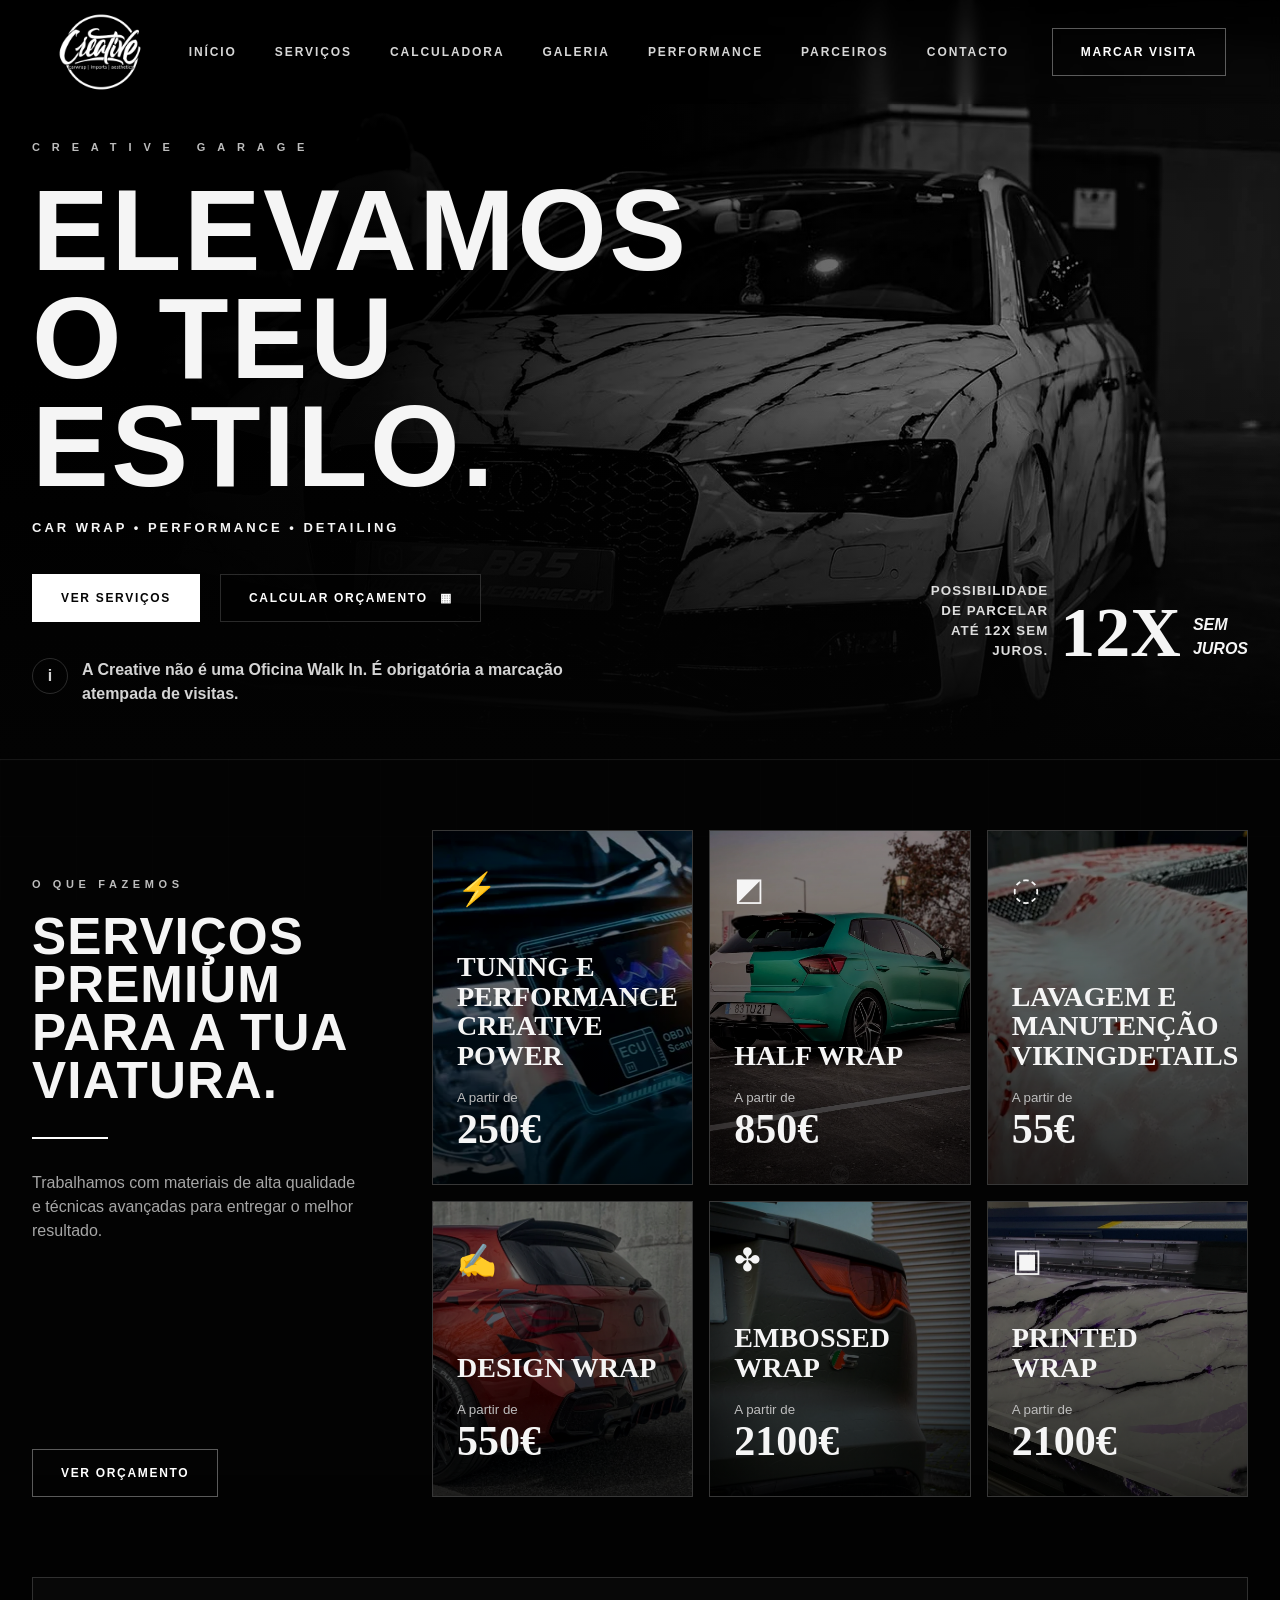
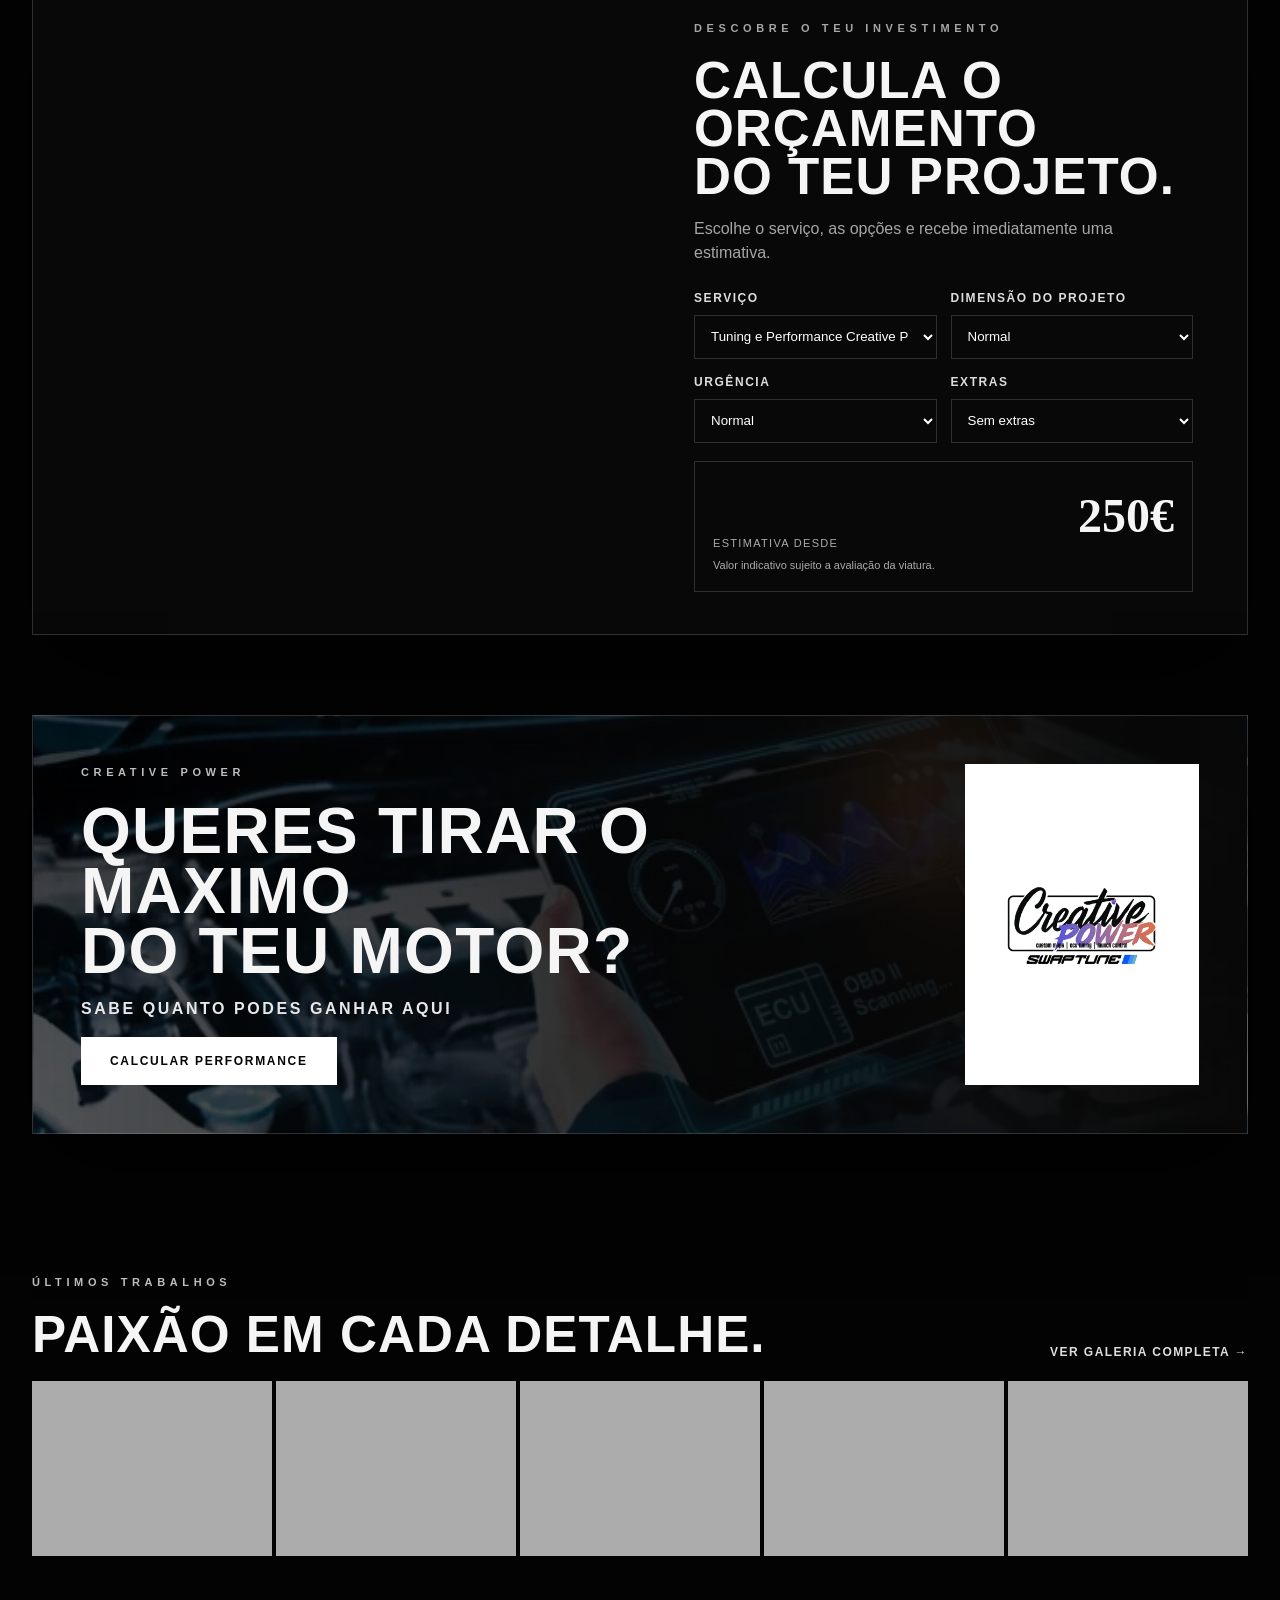
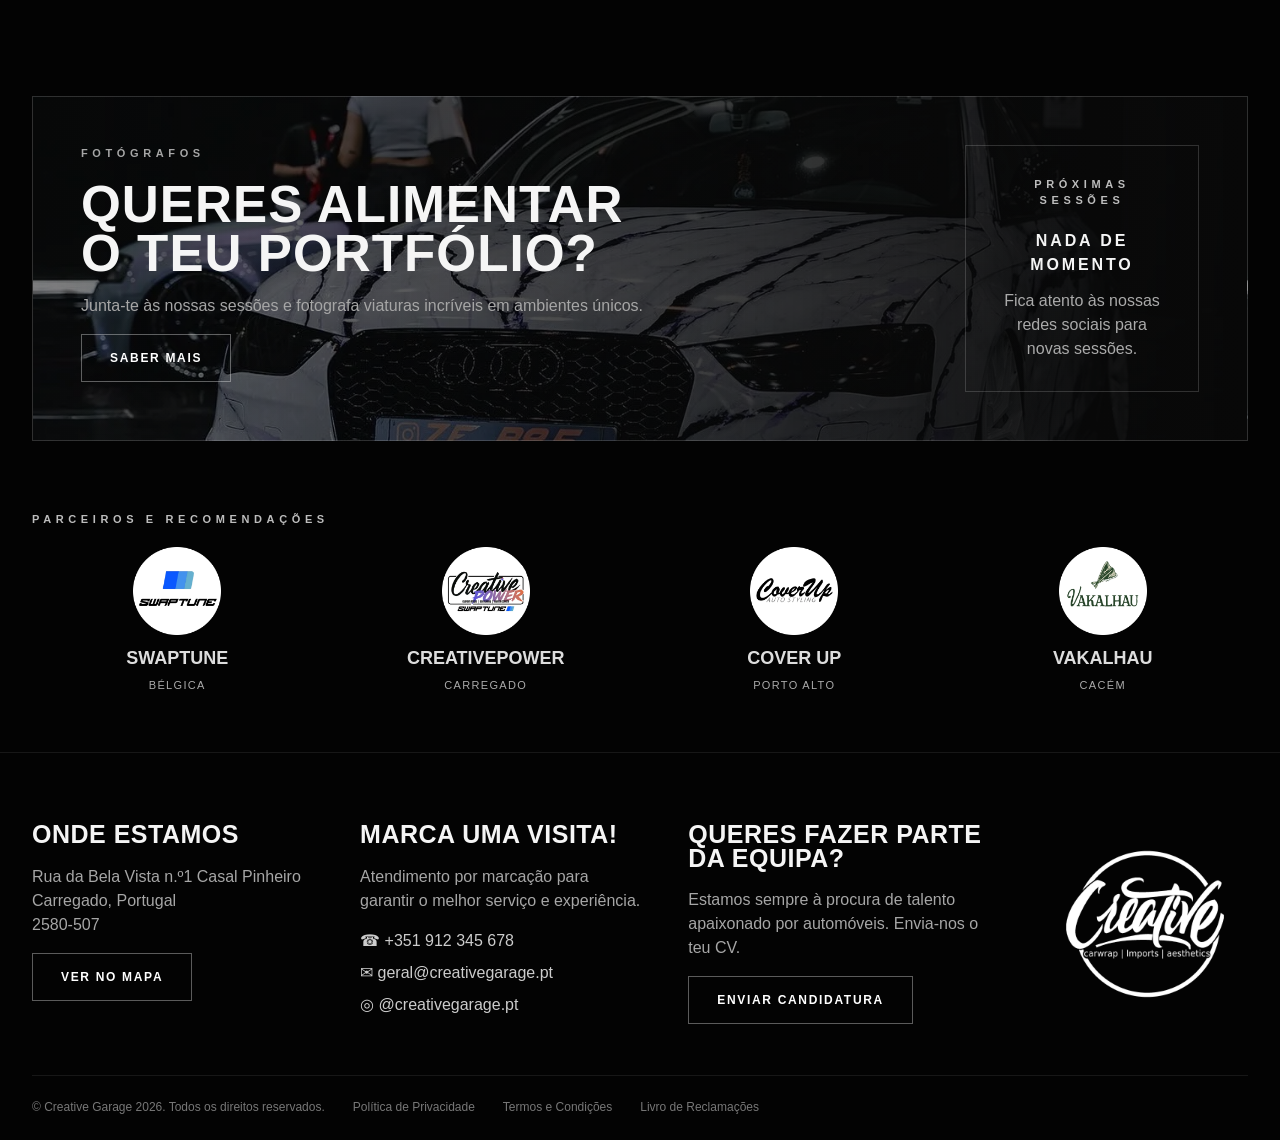
==== commit 2c08b20a: "Atualiza painel e pagina Creative Power" ====
--- a/index.html
+++ b/index.html
@@ -112,16 +112,15 @@
     </section>
 
     <section class="section performance-callout-section">
-      <div class="container performance-callout">
+      <div class="container performance-callout" data-power-callout>
         <div class="performance-callout-copy">
-          <p class="eyebrow">Creative Power</p>
-          <h2>QUERES TIRAR O MÁXIMO<br>DO TEU MOTOR?</h2>
-          <p>SABE QUANTO PODES GANHAR AQUI</p>
-          <a class="btn btn-light" href="creative-performance.html">Calcular performance</a>
+          <p class="eyebrow" data-content="creativePower.homeEyebrow">Creative Power</p>
+          <h2 data-content="creativePower.homeTitle">QUERES TIRAR O MÁXIMO<br>DO TEU MOTOR?</h2>
+          <p data-content="creativePower.homeText">SABE QUANTO PODES GANHAR AQUI</p>
+          <a class="btn btn-light" href="creative-performance.html" data-content="creativePower.homeButton">Calcular performance</a>
         </div>
         <div class="performance-callout-mark">
-          <img src="assets/uploads/creativepower-round-640w-copiar-1920w-20260427170009-7e0f06.webp" alt="Creative Power">
-          <strong>Remaps<br>Stage 1</strong>
+          <img src="assets/uploads/creativepower-round-640w-copiar-1920w-20260427170009-7e0f06.webp" alt="Creative Power" data-image-content="creativePower.logo">
         </div>
       </div>
     </section>
--- a/css/style.css
+++ b/css/style.css
@@ -65,25 +65,42 @@
 .legal-modal-body .legal-content{width:100%;padding:0 0 10px}
 .legal-modal-body .legal-content h2:first-child{margin-top:0}
 .performance-callout-section{padding-top:10px}
-.performance-callout{min-height:330px;border:1px solid var(--line);display:grid;grid-template-columns:1fr 330px;background:linear-gradient(90deg,rgba(0,0,0,.54),#080808),var(--hero-image);background-size:cover;background-position:center;box-shadow:var(--shadow)}
+.performance-callout{min-height:330px;border:1px solid var(--line);display:grid;grid-template-columns:1fr 330px;background:linear-gradient(90deg,rgba(0,0,0,.66),#080808),var(--power-callout-image);background-size:cover;background-position:center;box-shadow:var(--shadow)}
 .performance-callout-copy{padding:48px}
 .performance-callout-copy h2{font-family:Impact,"Arial Black",sans-serif;text-transform:uppercase;font-size:clamp(40px,5vw,78px);line-height:.94;margin:0 0 14px}
 .performance-callout-copy p:not(.eyebrow){color:#e8e8e8;text-transform:uppercase;letter-spacing:.16em;font-weight:900}
-.performance-callout-mark{margin:48px;border:1px solid var(--line);display:flex;flex-direction:column;align-items:center;justify-content:center;text-align:center;padding:30px;background:rgba(0,0,0,.52)}
-.performance-callout-mark img{width:138px;height:138px;object-fit:contain;margin-bottom:18px}
+.performance-callout-mark{margin:48px;border:1px solid rgba(255,255,255,.75);display:flex;flex-direction:column;align-items:center;justify-content:center;text-align:center;padding:30px;background:#fff}
+.performance-callout-mark img{width:100%;max-width:220px;max-height:180px;object-fit:contain;margin:0}
 .performance-callout-mark strong{font-family:Impact,"Arial Black",sans-serif;text-transform:uppercase;font-size:34px;line-height:.95}
+.performance-callout-mark strong{display:none}
 .performance-page{background:#030303}
 .performance-topbar{background:rgba(0,0,0,.86);border-bottom:1px solid var(--line2)}
 .performance-brand img{border-radius:50%}
+.performance-page{background:#020202;color:#fff}
+.performance-topbar{background:linear-gradient(180deg,rgba(0,0,0,.94),rgba(0,0,0,.72));border-bottom:1px solid rgba(255,255,255,.16)}
 .performance-hero{min-height:720px;position:relative;display:flex;align-items:center;overflow:hidden;border-bottom:1px solid var(--line2)}
 .performance-hero-bg{position:absolute;inset:0;background:linear-gradient(90deg,#030303 0%,rgba(3,3,3,.86) 45%,rgba(3,3,3,.35) 100%),url('../assets/uploads/tuning_autoeventos-20260427165149-c67057.webp');background-size:cover;background-position:center;filter:brightness(.86)}
+.performance-hero:before{content:"";position:absolute;inset:0;background:linear-gradient(115deg,rgba(205,0,0,.42),transparent 28%,rgba(255,255,255,.06) 58%,transparent 72%);mix-blend-mode:screen;opacity:.75}
+.performance-hero:after{content:"";position:absolute;inset:0;background:repeating-linear-gradient(105deg,transparent 0 42px,rgba(255,255,255,.045) 43px 44px);opacity:.35}
+.performance-hero-bg{background:linear-gradient(90deg,#020202 0%,rgba(2,2,2,.91) 40%,rgba(2,2,2,.36) 100%),url('../assets/uploads/tuning_autoeventos-20260427165149-c67057.webp');filter:contrast(1.12) brightness(.72) saturate(1.16)}
 .performance-hero-grid{position:relative;z-index:1;display:grid;grid-template-columns:1fr 360px;gap:50px;align-items:center;padding-top:90px}
-.performance-hero h1{font-family:Impact,"Arial Black",sans-serif;text-transform:uppercase;font-size:clamp(64px,9vw,130px);line-height:.92;margin:0 0 20px}
+.performance-hero h1{font-family:Impact,"Arial Black",sans-serif;text-transform:uppercase;font-size:clamp(64px,9vw,130px);line-height:.92;margin:0 0 20px;text-shadow:0 14px 55px rgba(0,0,0,.7)}
 .performance-hero p:not(.eyebrow){max-width:650px;color:#d8d8d8;font-weight:700}
 .performance-hero-card{border:1px solid var(--line);background:rgba(0,0,0,.58);padding:34px;text-align:center;box-shadow:var(--shadow)}
 .performance-hero-card img{width:170px;height:170px;object-fit:contain;margin:0 auto 22px}
 .performance-hero-card strong{font-family:Impact,"Arial Black",sans-serif;text-transform:uppercase;font-size:48px;line-height:.9}
 .performance-hero-card span{display:block;margin-top:18px;color:#bbb;text-transform:uppercase;letter-spacing:.14em;font-size:12px;font-weight:900}
+.performance-hero-card{position:relative;background:linear-gradient(155deg,rgba(255,255,255,.12),rgba(0,0,0,.64));border-color:rgba(255,255,255,.26);box-shadow:0 28px 90px rgba(0,0,0,.55),inset 0 0 0 1px rgba(255,255,255,.04);overflow:hidden}
+.performance-hero-card:before{content:"";position:absolute;inset:0 0 auto;height:4px;background:linear-gradient(90deg,#fff,var(--power-purple),#fff)}
+.performance-hero-logos{display:grid;grid-template-columns:1fr 1fr;gap:18px;align-items:center;margin-bottom:24px}
+.performance-hero-logos img{width:126px;height:126px;margin:0 auto;object-fit:contain;filter:drop-shadow(0 16px 28px rgba(0,0,0,.5))}
+.performance-hero-card>img{display:none}
+.performance-strip{padding:0;background:#020202}
+.performance-strip-grid{display:grid;grid-template-columns:repeat(3,1fr);border-left:1px solid var(--line2);border-top:1px solid var(--line2)}
+.performance-strip-grid div{min-height:150px;padding:28px;border-right:1px solid var(--line2);border-bottom:1px solid var(--line2);background:linear-gradient(145deg,rgba(255,255,255,.075),rgba(255,255,255,.02))}
+.performance-strip-grid span{display:block;color:var(--power-purple);font-family:Impact,"Arial Black",sans-serif;font-size:42px;line-height:1}
+.performance-strip-grid strong{display:block;margin:8px 0 10px;text-transform:uppercase;letter-spacing:.12em}
+.performance-strip-grid small{color:#aaa;font-weight:800}
 .remap-calculator{display:grid;grid-template-columns:330px 1fr;gap:28px;align-items:start}
 .remap-intro h2{font-family:Impact,"Arial Black",sans-serif;text-transform:uppercase;font-size:clamp(40px,5vw,76px);line-height:.94;margin:0 0 18px}
 .remap-intro p:not(.eyebrow),.remap-disclaimer{color:#bdbdbd}
@@ -97,12 +114,86 @@
 .result-card small{color:#ddd;font-size:18px;font-weight:900}
 .result-card-hot{background:#fff;color:#050505}.result-card-hot span,.result-card-hot small{color:#333}
 .remap-disclaimer{grid-column:2;margin:0;font-size:13px}
+.remap-disclaimer a{text-decoration:underline;text-underline-offset:3px}
+.remap-loader{margin:0;color:#aaa;font-size:12px;text-transform:uppercase;letter-spacing:.12em;font-weight:900}
+.remap-details{grid-column:2;border:1px solid var(--line);background:#080808;padding:24px;display:grid;grid-template-columns:1fr 1.3fr;gap:20px;align-items:start}
+.remap-details h3{font-family:Impact,"Arial Black",sans-serif;text-transform:uppercase;font-size:36px;line-height:1;margin:0 0 18px}
+.remap-details table{width:100%;border-collapse:collapse;color:#d8d8d8}
+.remap-details td{border-top:1px solid var(--line2);padding:10px 0;vertical-align:top}
+.remap-details td:last-child{text-align:right;color:#fff}
+.remap-details img{width:100%;background:#fff;border:1px solid var(--line2)}
+.remap-embed{display:grid;grid-template-columns:330px 1fr;gap:28px;align-items:start}
+.remap-iframe-panel{border:1px solid var(--line);background:linear-gradient(180deg,#101010,#050505);box-shadow:var(--shadow);overflow:hidden}
+.remap-iframe-top{display:flex;align-items:center;justify-content:space-between;gap:16px;padding:16px 20px;border-bottom:1px solid var(--line2);background:rgba(255,255,255,.04);text-transform:uppercase;letter-spacing:.12em;font-size:11px;font-weight:900}
+.remap-iframe-top span{color:#aaa}
+.remap-iframe-top strong{color:#fff}
+.remap-iframe{display:block;width:100%;min-height:940px;border:0;background:#fff}
+.remap-calculator-section{background:radial-gradient(circle at 78% 12%,rgba(255,255,255,.08),transparent 28%),#030303}
+.remap-calculator-section{background:radial-gradient(circle at 82% 10%,rgba(117,88,255,.24),transparent 26%),linear-gradient(180deg,#070707,#020202)}
+.remap-calculator{display:grid;grid-template-columns:330px 1fr;gap:28px;align-items:start}
+.remap-form{border:1px solid var(--line);background:linear-gradient(145deg,#121212,#060606);padding:24px;display:grid;gap:18px;box-shadow:var(--shadow)}
+.remap-form{border-color:rgba(255,255,255,.2);background:linear-gradient(145deg,rgba(255,255,255,.1),rgba(5,5,5,.96));box-shadow:0 28px 90px rgba(0,0,0,.42)}
+.remap-form-top{display:flex;align-items:center;justify-content:space-between;gap:16px;padding-bottom:14px;border-bottom:1px solid var(--line2);text-transform:uppercase;letter-spacing:.12em;font-size:11px;font-weight:900}
+.remap-form-top span{color:#aaa}
+.remap-fields{display:grid;grid-template-columns:repeat(3,1fr);gap:14px}
+.remap-fields label{min-width:0}
+.remap-fields select{background:#050505}
+.remap-mode-row{display:grid;grid-template-columns:1fr 1fr;gap:10px}
+.remap-mode-row button{min-height:46px;border:1px solid var(--line);background:rgba(255,255,255,.04);color:#d8d8d8;text-transform:uppercase;letter-spacing:.12em;font-size:11px;font-weight:900;cursor:pointer}
+.remap-mode-row button.active{background:#fff;color:#050505;border-color:#fff}
+.remap-mode-row button.active{background:var(--power-purple);color:#fff;border-color:var(--power-purple)}
+.remap-vehicle-summary{min-height:42px;display:flex;align-items:center;padding:12px 14px;border:1px solid var(--line2);background:rgba(255,255,255,.035);color:#fff;text-transform:uppercase;letter-spacing:.1em;font-size:12px;font-weight:900}
+.remap-result{grid-column:2;display:grid;grid-template-columns:repeat(3,1fr);gap:14px}
+.remap-result .result-card{min-height:170px;border:1px solid var(--line2);padding:22px;background:#0d0d0d;display:flex;flex-direction:column;justify-content:flex-end}
+.remap-result .result-card span{display:block;color:#aaa;text-transform:uppercase;letter-spacing:.12em;font-size:11px;font-weight:900}
+.remap-result .result-card strong{display:block;font-family:Impact,"Arial Black",sans-serif;font-size:clamp(44px,5vw,64px);line-height:1;margin:12px 0 0}
+.remap-result .result-card small{color:#ddd;font-size:18px;font-weight:900}
+.remap-result .result-card-hot{background:#fff;color:#050505;border-color:#fff}
+.remap-result .result-card-hot span,.remap-result .result-card-hot small{color:#333}
+.remap-result .result-card{background:linear-gradient(145deg,#101010,#070707)}
+.remap-result .result-card-hot{background:linear-gradient(145deg,var(--power-purple),var(--power-coral));color:#fff;border-color:rgba(255,255,255,.28)}
+.remap-result .result-card-hot span,.remap-result .result-card-hot small{color:#ffe4e4}
+.remap-details{grid-column:2;border:1px solid var(--line);background:#080808;padding:24px;display:grid;grid-template-columns:1fr 1.1fr;gap:24px;align-items:center}
+.remap-details h3{font-family:Impact,"Arial Black",sans-serif;text-transform:uppercase;font-size:40px;line-height:1;margin:0 0 12px}
+.remap-details p{margin:0;color:#bdbdbd}
+.remap-bars{display:grid;gap:18px}
+.remap-bars div{display:grid;gap:9px}
+.remap-bars span{color:#aaa;text-transform:uppercase;letter-spacing:.14em;font-size:11px;font-weight:900}
+.remap-bars i{height:12px;width:0;display:block;background:#fff;box-shadow:0 0 28px rgba(255,255,255,.24);transition:width .35s ease}
+.remap-bars i{background:linear-gradient(90deg,var(--power-purple),#fff);box-shadow:0 0 28px rgba(117,88,255,.32)}
 .performance-service-grid{display:grid;grid-template-columns:repeat(3,1fr);gap:16px}
 .performance-service-grid article{border:1px solid var(--line);background:#080808;padding:28px;min-height:180px}
+.performance-service-grid article{background:linear-gradient(145deg,rgba(255,255,255,.08),rgba(255,255,255,.02));border-color:rgba(255,255,255,.16)}
 .performance-service-grid h3{font-family:Impact,"Arial Black",sans-serif;text-transform:uppercase;font-size:34px;margin:0 0 12px}
 .performance-service-grid p{color:#bdbdbd}
-@media(max-width:1050px){.performance-callout,.performance-hero-grid,.remap-calculator{grid-template-columns:1fr}.performance-callout-mark{margin:24px 48px 48px}.remap-result,.remap-disclaimer{grid-column:auto}.performance-service-grid{grid-template-columns:1fr}.performance-nav{display:flex;position:static;flex-direction:row;background:transparent;padding:0}}
-@media(max-width:640px){.performance-callout-copy{padding:28px}.performance-callout-mark{margin:20px}.performance-hero-card{display:none}.remap-result{grid-template-columns:1fr}.performance-hero{min-height:680px}.performance-hero-grid{padding-top:120px}}
+@media(max-width:1050px){.performance-callout,.performance-hero-grid,.remap-calculator,.remap-embed{grid-template-columns:1fr}.performance-callout-mark{margin:24px 48px 48px}.remap-result,.remap-disclaimer,.remap-details{grid-column:auto}.remap-details{grid-template-columns:1fr}.performance-service-grid{grid-template-columns:1fr}.performance-nav{display:flex;position:static;flex-direction:row;background:transparent;padding:0}.performance-strip-grid{grid-template-columns:1fr}}
+@media(max-width:640px){.performance-callout-copy{padding:28px}.performance-callout-mark{margin:20px}.performance-hero-card{display:none}.remap-fields,.remap-result{grid-template-columns:1fr}.performance-hero{min-height:680px}.performance-hero-grid{padding-top:120px}.remap-iframe-top{align-items:flex-start;flex-direction:column}.remap-iframe{min-height:980px}.remap-form{padding:18px}.remap-form-top{align-items:flex-start;flex-direction:column}.remap-mode-row{grid-template-columns:1fr}.remap-result .result-card{min-height:140px}.performance-strip-grid div{min-height:128px}}
+
+.performance-page{--power-purple:#7558ff;--power-coral:#ff725e;--power-blue:#11bde6}
+.performance-topbar{height:92px;background:#fff;color:#050505;border-bottom:0;box-shadow:0 16px 46px rgba(0,0,0,.18);position:fixed}
+.performance-topbar:after{content:"";position:absolute;left:18px;right:18px;bottom:12px;height:5px;z-index:2;background:linear-gradient(90deg,var(--power-purple),var(--power-coral),var(--power-blue))}
+.performance-topbar .performance-brand img{width:210px;height:74px;object-fit:contain}
+.performance-topbar .nav a{opacity:.82}
+.performance-topbar .nav a:hover{opacity:1}
+.performance-topbar .btn-outline{border-color:rgba(5,5,5,.28);color:#050505;background:#fff}
+.performance-topbar .btn-outline:hover{border-color:#050505}
+.performance-hero-bg{background-image:var(--performance-hero-image,url('../assets/uploads/tuning_autoeventos-20260427165149-c67057.webp'));background-size:cover;background-position:center;filter:grayscale(1) contrast(1.12) brightness(.66);transform:scale(1.02)}
+.performance-hero-bg:after{content:"";position:absolute;inset:0;background:linear-gradient(90deg,#020202 0%,rgba(2,2,2,.88) 42%,rgba(2,2,2,.46) 72%,rgba(2,2,2,.18) 100%)}
+.performance-hero:before{background:linear-gradient(115deg,rgba(117,88,255,.38),transparent 28%,rgba(255,114,94,.2) 52%,rgba(17,189,230,.2) 72%,transparent 84%)}
+.performance-hero h1,.remap-intro h2{white-space:pre-line}
+.performance-hero-card{min-height:360px;display:grid;place-items:center;padding:28px;background:#fff;border-color:#fff;box-shadow:0 28px 90px rgba(0,0,0,.56),0 0 80px rgba(117,88,255,.16)}
+.performance-hero-card:before{height:6px;background:linear-gradient(90deg,var(--power-purple),var(--power-coral),var(--power-blue))}
+.performance-hero-card>.performance-hero-logo{display:block;width:100%;height:auto;max-width:300px;max-height:300px;object-fit:contain;margin:0;filter:none}
+.performance-hero-logos,.performance-hero-card strong,.performance-hero-card span{display:none}
+.performance-strip-grid span{color:var(--power-purple)}
+.performance-strip-grid div:nth-child(2) span{color:var(--power-coral)}
+.performance-strip-grid div:nth-child(3) span{color:var(--power-blue)}
+.remap-calculator-section{background:radial-gradient(circle at 82% 10%,rgba(117,88,255,.22),transparent 26%),radial-gradient(circle at 16% 72%,rgba(255,114,94,.14),transparent 26%),linear-gradient(180deg,#070707,#020202)}
+.remap-mode-row button.active{background:linear-gradient(90deg,var(--power-purple),var(--power-coral));border-color:var(--power-purple)}
+.remap-result .result-card-hot{background:linear-gradient(145deg,var(--power-purple),var(--power-coral));border-color:rgba(255,255,255,.28)}
+.remap-bars i{background:linear-gradient(90deg,var(--power-purple),var(--power-coral),var(--power-blue));box-shadow:0 0 28px rgba(117,88,255,.32)}
+.performance-footer-logo{justify-content:center}
+.performance-footer-logo img{width:190px;height:190px;object-fit:contain;padding:24px;background:#fff;border-radius:50%;box-shadow:0 20px 70px rgba(0,0,0,.34)}
 
 
 
